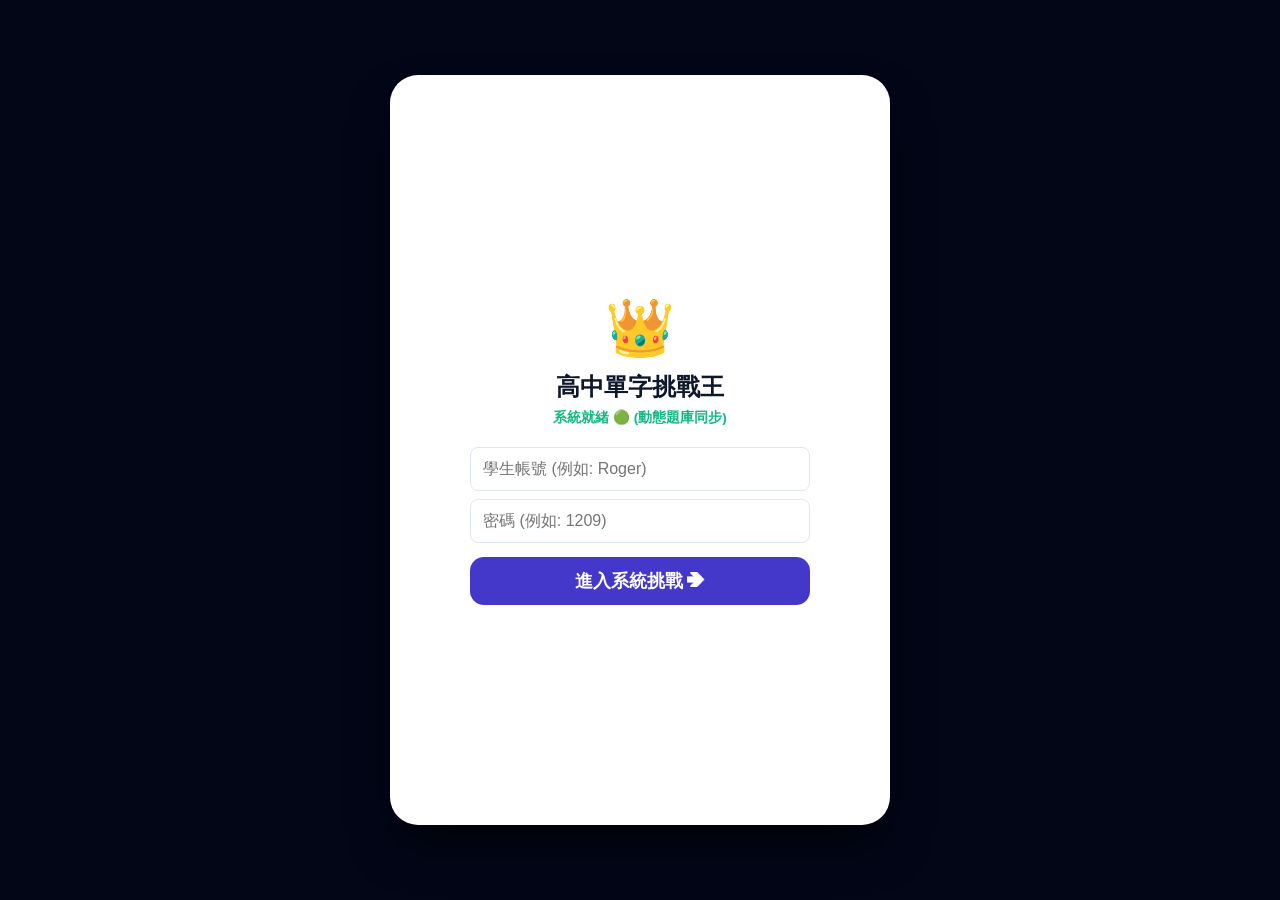
==== index.html @ c58d2b4f "style: adjust speech rate to 0.6 and increase pause between repetitions" ====
<!DOCTYPE html>
<html lang="zh-TW">
<head>
  <meta charset="UTF-8" />
  <meta name="viewport" content="width=device-width, initial-scale=1.0" />
  <title>高中單字挑戰王 - 學生端</title>
  <style>
    /* 原有 CSS 完全鎖死不動 */
    :root {
      --primary: #4338ca;
      --primary-light: #6366f1;
      --success: #10b981;
      --danger: #ef4444;
      --dark: #0f172a;
      --border: #e2e8f0;
      --bg: #020617;
    }
    * { box-sizing: border-box; margin: 0; padding: 0; font-family: -apple-system, BlinkMacSystemFont, "Segoe UI", Roboto, sans-serif; }
    body { background: var(--bg); min-height: 100vh; display: flex; justify-content: center; align-items: center; padding: 12px; }
    .app-shell { width: 100%; max-width: 500px; background: #ffffff; border-radius: 28px; overflow: hidden; box-shadow: 0 25px 50px -12px rgba(0,0,0,0.8); display: flex; flex-direction: column; min-height: 750px; }
    .student-login-view { display: flex; flex-direction: column; align-items: center; justify-content: center; padding: 30px 24px; text-align: center; flex: 1; }
    .app-nav { display: flex; background: #1e293b; padding: 8px 10px; gap: 6px; align-items: center; }
    .nav-tabs-group { display: flex; flex: 1; gap: 4px; overflow-x: auto; }
    .nav-btn { flex: 1; min-width: 75px; border: none; background: transparent; padding: 9px 4px; border-radius: 12px; font-weight: 700; font-size: 0.8rem; color: #94a3b8; cursor: pointer; display: flex; align-items: center; justify-content: center; gap: 4px; white-space: nowrap; }
    .nav-btn.active { background: #334155; color: #f8fafc; }
    .badge { background: var(--danger); color: white; font-size: 0.7rem; padding: 2px 6px; border-radius: 10px; }
    .view-panel { display: none; flex-direction: column; padding: 18px; flex: 1; }
    .view-panel.active { display: flex; }
    .chapter-selector-bar { display: flex; align-items: center; gap: 8px; background: #f8fafc; padding: 8px 12px; border-radius: 12px; border: 1px solid var(--border); margin-bottom: 12px; font-size: 0.88rem; font-weight: 700; color: #334155; }
    .chapter-dropdown { flex: 1; padding: 6px 10px; border-radius: 8px; border: 1px solid var(--border); background: white; font-weight: 600; outline: none; }
    .game-status-bar { display: flex; justify-content: space-between; align-items: center; margin-bottom: 8px; }
    .pill { padding: 6px 12px; border-radius: 20px; font-size: 0.85rem; font-weight: 700; }
    .pill-level { background: #e0e7ff; color: var(--primary); }
    .pill-score { background: #fef3c7; color: #b45309; }
    .timer-wrapper { display: flex; align-items: center; font-weight: 800; font-size: 1.1rem; color: var(--danger); }
    .timer-progress-bar { width: 100%; height: 6px; background: #e2e8f0; border-radius: 3px; margin-bottom: 16px; overflow: hidden; }
    .timer-fill { height: 100%; background: var(--danger); width: 100%; transition: width 1s linear; }
    .card { background: white; border: 2px solid var(--border); border-radius: 18px; padding: 20px; text-align: center; margin-bottom: 16px; }
    .chapter-tag { background: #fef3c7; color: #b45309; font-size: 0.8rem; font-weight: 700; padding: 3px 8px; border-radius: 6px; }
    .pos-tag { background: #e0e7ff; color: var(--primary); font-size: 0.8rem; font-weight: 700; padding: 3px 8px; border-radius: 6px; }
    .chinese-prompt { font-size: 1.75rem; color: var(--dark); margin: 10px 0; font-weight: 800; }
    .hint-audio-bar { display: flex; align-items: center; justify-content: center; gap: 12px; margin-top: 10px; }
    .hint-text { font-size: 1.15rem; font-weight: 800; color: #334155; }
    .btn-sound-hint { display: inline-flex; align-items: center; gap: 4px; background: #eef2ff; color: var(--primary); border: 1.5px solid #c7d2fe; padding: 6px 12px; border-radius: 10px; font-size: 0.95rem; font-weight: 700; cursor: pointer; }
    .pure-dashed-zone { position: relative; width: 100%; min-height: 120px; display: flex; justify-content: center; align-items: center; background: transparent !important; border: none !important; cursor: text; padding: 10px 4px; }
    .slots-flex-row { display: flex; flex-wrap: wrap; justify-content: center; align-items: flex-end; gap: 8px; row-gap: 18px; pointer-events: none; }
    .slot-cell-unit { display: flex; flex-direction: column; align-items: center; justify-content: flex-end; width: 34px; }
    .correction-slot-top { height: 26px; display: flex; align-items: center; justify-content: center; margin-bottom: 4px; width: 100%; }
    .correct-letter-badge { background: #10b981; color: #ffffff; font-size: 1.05rem; font-weight: 900; width: 26px; height: 24px; border-radius: 6px; display: flex; align-items: center; justify-content: center; box-shadow: 0 2px 4px rgba(16, 185, 129, 0.4); text-transform: lowercase; }
    .dash-underline { width: 100%; height: 48px; border-bottom: 4px solid #94a3b8 !important; display: flex; align-items: center; justify-content: center; font-size: 1.95rem; font-weight: 900; color: #0f172a; text-transform: lowercase; transition: all 0.15s ease; }
    .dash-underline.focusing { border-bottom: 4px solid #4f46e5 !important; background: rgba(79, 70, 229, 0.05); border-radius: 6px 6px 0 0; }
    .dash-underline.char-wrong { color: #ef4444 !important; border-bottom: 4px solid #ef4444 !important; background: rgba(239, 68, 68, 0.08); border-radius: 6px 6px 0 0; }
    .dash-underline.char-right { color: #10b981 !important; border-bottom: 4px solid #10b981 !important; background: rgba(16, 185, 129, 0.08); border-radius: 6px 6px 0 0; }
    .ghost-input { position: absolute; top: 0; left: 0; width: 100%; height: 100%; opacity: 0 !important; cursor: text; }
    .btn-primary { width: 100%; padding: 13px; background: var(--primary); color: white; border: none; border-radius: 14px; font-size: 1rem; font-weight: 800; cursor: pointer; }
    .btn-next-action { flex: 1; padding: 14px; background: linear-gradient(135deg, #10b981, #059669); color: white; border: none; border-radius: 14px; font-size: 1.05rem; font-weight: 800; cursor: pointer; }
    .feedback-box { margin-top: 14px; padding: 12px 16px; border-radius: 12px; font-weight: 700; display: none; justify-content: space-between; align-items: center; text-align:center; }
    .feedback-box.success { background: #ecfdf5; color: #065f46; display: flex; }
    .feedback-box.error { background: #fef2f2; color: #991b1b; display: flex; }
    .admin-input-full { width: 100%; padding: 10px; border: 1.5px solid var(--border); border-radius: 8px; margin-bottom: 8px; outline: none; }
    
    .arena-bg { background: radial-gradient(circle at top, #1e293b 0%, #090d16 100%) !important; color: #ffffff; justify-content: flex-start; }
    .cloze-top-control { display: flex; justify-content: space-between; align-items: center; margin-bottom: 12px; }
    .chapter-select-dark { background: #1e293b; color: #f8fafc; border: 1px solid #475569; padding: 8px 10px; border-radius: 8px; font-weight: 600; outline: none; flex:1; margin-left:8px; }
    .answers-stack { display: flex; flex-direction: column; gap: 10px; margin-bottom: 16px; }
    .choice-btn { width: 100%; padding: 15px 16px; background: linear-gradient(180deg, #ffffff 0%, #e2e8f0 100%); border: none; border-radius: 14px; font-size: 1.15rem; font-weight: 800; color: #1e293b; cursor: pointer; text-align:left; transition: all 0.2s; }
    .choice-btn:hover { background: #e0e7ff; }
    .choice-btn.correct { background: linear-gradient(180deg, #34d399 0%, #059669 100%) !important; color: #fff !important; }
    .choice-btn.wrong { background: linear-gradient(180deg, #f87171 0%, #dc2626 100%) !important; color: #fff !important; }
  </style>
</head>
<body>
  <div class="app-shell">
    <!-- ================= 學生登入介面 ================= -->
    <div id="view-student-login" class="student-login-view">
      <div style="font-size:3.5rem; margin-bottom:10px;">👑</div>
      <h2 style="color:#0f172a; margin-bottom:6px;">高中單字挑戰王</h2>
      <p style="color:#10b981; font-size:0.85rem; margin-bottom:20px; font-weight:700;">系統就緒 🟢 (動態題庫同步)</p>
      <div style="width:100%; max-width:340px;">
        <input type="text" id="student-acc-input" placeholder="學生帳號 (例如: Roger)" class="admin-input-full" style="padding:12px; font-size:1rem;" />
        <input type="password" id="student-pwd-input" placeholder="密碼 (例如: 1209)" class="admin-input-full" style="padding:12px; font-size:1rem;" />
        <button id="student-login-btn" class="btn-primary" style="margin-top:6px; padding:12px; font-size:1.1rem;">進入系統挑戰 ➔</button>
        <p id="student-login-err" style="color:var(--danger); font-size:0.85rem; margin-top:10px; display:none;">帳號或密碼錯誤！</p>
      </div>
    </div>

    <!-- ================= 學生大廳 ================= -->
    <div id="view-student-lobby" style="display:none; flex-direction:column; padding: 30px 24px; flex:1; align-items:center; justify-content:center;">
      <h2 style="color:#0f172a; margin-bottom:8px; font-size:1.8rem;">👋 歡迎，<span id="lobby-student-name" style="color:var(--primary);"></span></h2>
      <p id="lobby-perm-tag" style="color:#10b981; font-weight:700; font-size:0.95rem; margin-bottom: 24px;"></p>
      
      <div class="card" style="width:100%; text-align:left; padding: 24px;">
        <h3 style="color:#1e293b; margin-bottom:16px; font-size:1.1rem; text-align:center;">🎯 請選擇題庫範圍</h3>
        <label style="font-weight:800; font-size:0.95rem; color:#334155; margin-bottom:6px; display:block;">1. 單字庫大分類：</label>
        <select id="lobby-category-select" class="admin-input-full" style="font-size:1rem; padding:12px;"></select>
        <label style="font-weight:800; font-size:0.95rem; color:#334155; margin-bottom:6px; display:block; margin-top:16px;">2. 章節 / 資料夾：</label>
        <select id="lobby-folder-select" class="admin-input-full" style="font-size:1rem; padding:12px;"></select>
        <label style="font-weight:800; font-size:0.95rem; color:#334155; margin-bottom:6px; display:block; margin-top:16px;">3. 選擇訓練模式：</label>
        <select id="lobby-mode-select" class="admin-input-full" style="font-size:1rem; padding:12px;">
          <option value="view-game">👑 單字挑戰 (拼寫作答)</option>
          <option value="view-phrase">🧩 片語特訓</option>
          <option value="view-cloze">⚔️ 克漏字對戰 (依據 AI 例句)</option>
          <option value="view-mistakes">📖 不熟區</option>
        </select>
        <button id="lobby-start-btn" class="btn-primary" style="margin-top: 24px; font-size:1.1rem; padding:14px; background:#10b981;">🚀 進入訓練區</button>
      </div>
      <button id="lobby-logout-btn" class="btn-secondary" style="margin-top: 20px; width:100%; padding:12px;">登出換人</button>
    </div>

    <!-- ================= 學生主操作畫面 ================= -->
    <div id="view-student-main" style="display:none; flex-direction:column; flex:1;">
      <header class="app-nav">
        <div class="nav-tabs-group">
          <button class="nav-btn active" data-target="view-game" id="tab-game-btn">👑 單字挑戰</button>
          <button class="nav-btn" data-target="view-phrase" id="tab-phrase-btn">🧩 片語特訓</button>
          <button class="nav-btn" data-target="view-cloze" id="tab-cloze-btn">⚔️ 克漏字對戰</button>
          <button class="nav-btn" data-target="view-mistakes" id="tab-mistakes-btn">📖 不熟區 <span id="mistake-badge" class="badge">0</span></button>
        </div>
      </header>

      <div style="background:#f1f5f9; padding:6px 14px; font-size:0.8rem; font-weight:700; color:#475569; display:flex; justify-content:space-between; align-items:center;">
        <span>👤 學生：<b id="cur-student-name" style="color:#4338ca;">學生</b></span>
        <span id="cur-category-tag" style="color:#10b981; font-weight:800;">高中學測</span>
      </div>

      <!-- ================= 頁籤 1：單字挑戰王 ================= -->
      <main id="view-game" class="view-panel active">
        <div class="chapter-selector-bar">
          <button class="btn-back-lobby btn-secondary" style="padding:6px 10px; font-size:0.75rem; background:#cbd5e1; color:#334155; margin-right:8px; border-radius:8px;">🏠 回大廳</button>
          <label for="game-chapter-filter" style="margin-left:auto;">🎯 單元：</label>
          <select id="game-chapter-filter" class="chapter-dropdown"></select>
        </div>
        <div class="game-status-bar">
          <span id="game-progress-tag" class="pill pill-level">進度：0 / 0</span>
          <span id="score-display" class="pill pill-score">積分：0</span>
          <div class="timer-wrapper">
            <span>⏱️</span><span id="game-timer-count">15</span>s
          </div>
        </div>
        <div class="timer-progress-bar"><div id="game-timer-fill" class="timer-fill"></div></div>
        <div class="card quiz-card">
          <div style="display:flex; justify-content:center; gap:6px;">
            <span id="quiz-chapter" class="chapter-tag">Unit 1</span>
            <span id="quiz-pos" class="pos-tag">詞性</span>
          </div>
          <h2 id="quiz-chinese" class="chinese-prompt">題目載入中...</h2>
          <div class="hint-audio-bar">
            <span id="quiz-hint" class="hint-text">提示資訊</span>
            <button type="button" id="game-sound-btn" class="btn-sound-hint">🔊 聽發音</button>
          </div>
        </div>
        <div class="pure-dashed-zone" onclick="focusHiddenInput()">
          <div id="letter-slots-container" class="slots-flex-row"></div>
          <input type="text" id="answer-input" class="ghost-input" autocomplete="off" autocorrect="off" autocapitalize="off" spellcheck="false" />
        </div>
        <div style="margin-top:14px; display:flex; gap:10px;">
          <button id="submit-btn" class="btn-primary" style="flex:1;">確認送出 (Enter)</button>
          <button id="next-question-btn" class="btn-next-action" style="display:none;">NEXT 下一題 ➔</button>
        </div>
        <div id="game-feedback" class="feedback-box"></div>
      </main>

      <!-- ================= 頁籤 2：🧩 片語特訓 ================= -->
      <main id="view-phrase" class="view-panel">
        <div class="chapter-selector-bar">
          <button class="btn-back-lobby btn-secondary" style="padding:6px 10px; font-size:0.75rem; background:#cbd5e1; color:#334155; margin-right:8px; border-radius:8px;">🏠 回大廳</button>
          <label for="phrase-chapter-filter" style="margin-left:auto;">🎯 單元：</label>
          <select id="phrase-chapter-filter" class="chapter-dropdown"></select>
        </div>
        <div class="game-status-bar">
          <span id="phrase-progress-tag" class="pill pill-level">進度：0 / 0</span>
          <span id="phrase-score-display" class="pill pill-score">積分：0</span>
          <div class="timer-wrapper">
            <span>⏱️</span><span id="phrase-timer-count">15</span>s
          </div>
        </div>
        <div class="timer-progress-bar"><div id="phrase-timer-fill" class="timer-fill"></div></div>
        
        <div class="card quiz-card">
          <div style="display:flex; justify-content:center; gap:6px;">
            <span id="phrase-chapter" class="chapter-tag">Unit 1</span>
            <span class="pos-tag" style="background:#fce7f3; color:#db2777;">phr.</span>
          </div>
          <h2 id="phrase-chinese" class="chinese-prompt">題目載入中...</h2>
        </div>
        
        <div id="phrase-options-container" class="answers-stack"></div>
        <button id="next-phrase-btn" class="btn-next-action" style="display:none; margin-top:10px; width:100%;">NEXT 下一題 ➔</button>
      </main>

      <!-- ================= 頁籤 3：克漏字對戰 ================= -->
      <main id="view-cloze" class="view-panel arena-bg">
        <div class="cloze-top-control">
          <button class="btn-back-lobby btn-secondary" style="padding:6px 10px; font-size:0.75rem; background:#cbd5e1; color:#334155; border-radius:8px;">🏠 回大廳</button>
          <select id="cloze-chapter-filter" class="chapter-select-dark"></select>
        </div>
        <div class="game-status-bar" style="color:white; margin-top:4px;">
          <span id="cloze-progress-tag" class="pill" style="background:rgba(255,255,255,0.2); color:white;">進度：0 / 0</span>
          <span id="cloze-score-display" class="pill" style="background:var(--danger); color:white;">積分：0</span>
          <div class="timer-wrapper" style="color:white;">
            <span>⏱️</span><span id="cloze-timer-count">15</span>s
          </div>
        </div>
        <div class="timer-progress-bar" style="background:rgba(255,255,255,0.2);">
          <div id="cloze-timer-fill" class="timer-fill" style="background:var(--success);"></div>
        </div>
        <div class="card" style="background:#1e293b; border-color:#334155; margin-bottom:20px; text-align:left;">
          <div style="margin-bottom:12px; display:flex; justify-content:space-between;">
             <span id="cloze-chapter-tag" class="chapter-tag" style="background:#334155; color:#cbd5e1;">Unit 1</span>
             <span id="cloze-pos-tag" class="pos-tag" style="background:#312e81; color:#a5b4fc;">n.</span>
          </div>
          <h2 id="cloze-sentence" style="font-size:1.35rem; line-height:1.6; color:#f8fafc; font-weight:800;">題目載入中...</h2>
          <!-- 這裡專門用來顯示整句中文翻譯 -->
          <p id="cloze-zh" style="display:none; color:#38bdf8; font-weight:700; margin-top:14px; font-size:1.05rem; line-height:1.5;"></p>
        </div>
        <div id="cloze-options-container" class="answers-stack"></div>
        <button id="next-cloze-btn" class="btn-next-action" style="display:none; margin-top:10px; width:100%;">NEXT 下一題 ➔</button>
      </main>

      <!-- ================= 頁籤 4：📖 不熟區 ================= -->
      <main id="view-mistakes" class="view-panel">
        <div class="chapter-selector-bar">
          <button class="btn-back-lobby btn-secondary" style="padding:6px 10px; font-size:0.75rem; background:#cbd5e1; color:#334155; margin-right:8px; border-radius:8px;">🏠 回大廳</button>
          <span style="font-weight:800; color:#334155; margin-left:auto;">我的錯題本</span>
          <button id="clear-mistakes-btn" class="btn-secondary" style="margin-left:auto; background:#fee2e2; color:#ef4444; font-size:0.75rem;">🗑️ 全部清空</button>
        </div>
        <div id="mistakes-list-container" style="display:flex; flex-direction:column; gap:10px; overflow-y:auto; flex:1; padding-bottom:20px;"></div>
      </main>
    </div>
  </div>

  <script>
    const DEFAULT_BASE_QUESTIONS = [
      {"id": 1, "category": "高中學測", "folder": "Unit 1", "word": "cue", "pos": "n.", "zh": "提示；線索", "sentence": "My teacher nodded at me, and that was my ___ to start speaking.", "options": ["cue", "finance", "prime", "rebel"]},
      {"id": 2, "category": "高中學測", "folder": "Unit 1", "word": "declare", "pos": "v.", "zh": "宣布；宣稱", "sentence": "The government decided to ___ the day a public holiday.", "options": ["declare", "divorce", "disappoint", "finance"]},
      {"id": 3, "category": "高中學測", "folder": "Unit 1", "word": "take off", "pos": "phr.", "zh": "起飛；脫下", "sentence": "The plane will ___ in ten minutes.", "options": ["take off", "give up", "look forward to", "turn out"]}
    ];

    let loggedInStudent = null;
    let currentLobbyCategory = "高中學測";
    
    let activeWordList = [];
    let currentWordIndex = 0;
    let wordScore = 0;

    let activePhraseList = [];
    let currentPhraseIndex = 0;
    let phraseScore = 0;

    let mistakesArray = JSON.parse(localStorage.getItem('student_mistakes') || '[]');

    let timerInterval;
    let timeLeft = 15;
    let isTimeUp = false;

    let pronunciationTimeout = null;

    window.addEventListener('DOMContentLoaded', () => {
      
      updateMistakeBadge();

      function playWordAudio(word, playCount = 1) {
        if (!window.speechSynthesis) return;
        window.speechSynthesis.cancel(); 
        let count = 0;
        function speak() {
          if (count >= playCount) return;
          const utterance = new SpeechSynthesisUtterance(word);
          utterance.lang = 'en-US';
          utterance.rate = 0.4; 
          utterance.onend = () => {
            count++;
            if (count < playCount) {
              setTimeout(speak, 600); 
            }
          };
          window.speechSynthesis.speak(utterance);
        }
        speak();
      }

      document.getElementById('game-sound-btn').addEventListener('click', () => {
        if (activeWordList.length > 0) {
          playWordAudio(activeWordList[currentWordIndex].word, 1);
        }
      });

      function attemptLogin() {
        const errEl = document.getElementById('student-login-err');
        errEl.style.display = 'none';

        const acc = document.getElementById('student-acc-input').value.trim().toLowerCase();
        const pwd = document.getElementById('student-pwd-input').value.trim();
        
        let studentAccounts = [];
        try {
          studentAccounts = JSON.parse(localStorage.getItem('student_accounts'));
          if (!Array.isArray(studentAccounts)) studentAccounts = null;
        } catch(e) {}
        
        if (!studentAccounts || studentAccounts.length === 0) {
          studentAccounts = [
            { acc: "roger", pwd: "1209", name: "羅傑", perm: "高中" },
            { acc: "student", pwd: "1234", name: "測試生", perm: "國中" }
          ];
        }

        const found = studentAccounts.find(s => String(s.acc || '').trim().toLowerCase() === acc && String(s.pwd || '').trim() === pwd);
        
        if (found) {
          loggedInStudent = found;
          loggedInStudent.perm = loggedInStudent.perm || "高中"; 
          
          document.getElementById('view-student-login').style.display = 'none';
          document.getElementById('view-student-lobby').style.display = 'flex';
          document.getElementById('lobby-student-name').innerText = found.name;
          document.getElementById('lobby-perm-tag').innerText = `權限範圍：${loggedInStudent.perm === '國中' ? '📚 國中專用' : '📖 高中與進階題庫'}`;

          initLobbyCategories();
        } else {
          errEl.style.display = 'block';
          errEl.innerText = "帳號或密碼錯誤！";
        }
      }

      document.getElementById('student-login-btn').addEventListener('click', attemptLogin);
      document.getElementById('student-pwd-input').addEventListener('keypress', (e) => { if(e.key === 'Enter') attemptLogin(); });
      document.getElementById('student-acc-input').addEventListener('keypress', (e) => { if(e.key === 'Enter') attemptLogin(); });

      document.getElementById('lobby-logout-btn').addEventListener('click', () => {
        loggedInStudent = null;
        document.getElementById('view-student-lobby').style.display = 'none';
        document.getElementById('view-student-login').style.display = 'flex';
        document.getElementById('student-acc-input').value = '';
        document.getElementById('student-pwd-input').value = '';

        clearTimeout(pronunciationTimeout);
        if(window.speechSynthesis) window.speechSynthesis.cancel();
      });

      function initLobbyCategories() {
        let allQuestions = [];
        try { allQuestions = JSON.parse(localStorage.getItem('app_all_questions')) || DEFAULT_BASE_QUESTIONS; } 
        catch(e) { allQuestions = DEFAULT_BASE_QUESTIONS; }

        const allCats = [...new Set(allQuestions.map(q => q.category || "高中學測"))];
        let allowedCats = loggedInStudent.perm === '國中' ? allCats.filter(c => c === '國中') : allCats.filter(c => c !== '國中');
        if (allowedCats.length === 0) allowedCats = loggedInStudent.perm === '國中' ? ['國中'] : ['高中學測'];

        const catSelect = document.getElementById('lobby-category-select');
        catSelect.innerHTML = allowedCats.map(c => `<option value="${c}">${c}</option>`).join('');
        updateLobbyFolders();
      }

      function updateLobbyFolders() {
        let allQuestions = [];
        try { allQuestions = JSON.parse(localStorage.getItem('app_all_questions')) || DEFAULT_BASE_QUESTIONS; } 
        catch(e) { allQuestions = DEFAULT_BASE_QUESTIONS; }

        const cat = document.getElementById('lobby-category-select').value;
        const filtered = allQuestions.filter(q => (q.category || "高中學測") === cat);
        const folders = ["全部章節", ...new Set(filtered.map(q => q.folder || q.chapter || "Unit 1"))];
        document.getElementById('lobby-folder-select').innerHTML = folders.map(f => `<option value="${f}">${f}</option>`).join('');
      }
      document.getElementById('lobby-category-select').addEventListener('change', updateLobbyFolders);

      document.getElementById('lobby-start-btn').addEventListener('click', () => {
        currentLobbyCategory = document.getElementById('lobby-category-select').value;
        const selectedFolder = document.getElementById('lobby-folder-select').value;
        const selectedModeId = document.getElementById('lobby-mode-select').value;
        
        document.getElementById('view-student-lobby').style.display = 'none';
        document.getElementById('view-student-main').style.display = 'flex';
        document.getElementById('cur-student-name').innerText = loggedInStudent.name;
        document.getElementById('cur-category-tag').innerText = currentLobbyCategory;

        updateChapterDropdowns();
        ['game-chapter-filter', 'cloze-chapter-filter', 'phrase-chapter-filter'].forEach(id => {
          const dd = document.getElementById(id);
          if (dd && [...dd.options].some(o => o.value === selectedFolder)) dd.value = selectedFolder;
        });

        const targetTabBtn = document.querySelector(`.nav-btn[data-target="${selectedModeId}"]`);
        if (targetTabBtn) targetTabBtn.click();
      });

      document.querySelectorAll('.btn-back-lobby').forEach(btn => {
        btn.addEventListener('click', () => {
          clearInterval(timerInterval);
          clearTimeout(pronunciationTimeout);
          if(window.speechSynthesis) window.speechSynthesis.cancel();

          document.getElementById('view-student-main').style.display = 'none';
          document.getElementById('view-student-lobby').style.display = 'flex';
          initLobbyCategories();
        });
      });

      document.querySelectorAll('.nav-btn').forEach(btn => {
        btn.addEventListener('click', (e) => {
          document.querySelectorAll('.nav-btn').forEach(b => b.classList.remove('active'));
          document.querySelectorAll('.view-panel').forEach(p => p.classList.remove('active'));
          
          btn.classList.add('active');
          const targetId = btn.getAttribute('data-target');
          document.getElementById(targetId).classList.add('active');

          clearInterval(timerInterval); 
          clearTimeout(pronunciationTimeout);
          if(window.speechSynthesis) window.speechSynthesis.cancel();

          filterWordList();

          if (targetId === 'view-game') startNewWordSession();
          if (targetId === 'view-cloze') startNewClozeSession();
          if (targetId === 'view-phrase') startNewPhraseSession(); 
          if (targetId === 'view-mistakes') renderMistakes();      
        });
      });

      document.getElementById('game-chapter-filter').addEventListener('change', () => { filterWordList(); startNewWordSession(); });
      document.getElementById('cloze-chapter-filter').addEventListener('change', () => { filterWordList(); startNewClozeSession(); });
      document.getElementById('phrase-chapter-filter').addEventListener('change', () => { filterWordList(); startNewPhraseSession(); }); 

      function startTimer(mode) {
        clearInterval(timerInterval);
        timeLeft = 15;
        isTimeUp = false;
        updateTimerDisplay(mode);
        
        timerInterval = setInterval(() => {
          timeLeft--;
          updateTimerDisplay(mode);
          if (timeLeft <= 0) {
            clearInterval(timerInterval);
            isTimeUp = true;
            if (mode === 'game') submitWordAnswer();
            if (mode === 'cloze') handleClozeTimeout();
            if (mode === 'phrase') handlePhraseTimeout(); 
          }
        }, 1000);
      }

      function updateTimerDisplay(mode) {
        let countEl, fillEl;
        if (mode === 'game') {
          countEl = document.getElementById('game-timer-count');
          fillEl = document.getElementById('game-timer-fill');
        } else if (mode === 'cloze') {
          countEl = document.getElementById('cloze-timer-count');
          fillEl = document.getElementById('cloze-timer-fill');
        } else if (mode === 'phrase') {
          countEl = document.getElementById('phrase-timer-count');
          fillEl = document.getElementById('phrase-timer-fill');
        }
        if (countEl) countEl.innerText = timeLeft;
        if (fillEl) fillEl.style.width = (timeLeft / 15 * 100) + '%';
      }

      function updateMistakeBadge() {
        const badge = document.getElementById('mistake-badge');
        if (badge) badge.innerText = mistakesArray.length;
      }

      function addMistake(q) {
        if (!q) return;
        if (!mistakesArray.some(m => m.word === q.word)) {
          mistakesArray.push(q);
          localStorage.setItem('student_mistakes', JSON.stringify(mistakesArray));
          updateMistakeBadge();
        }
      }

      document.getElementById('next-question-btn').addEventListener('click', () => { currentWordIndex++; loadWordQuestion(); });
      document.getElementById('submit-btn').addEventListener('click', submitWordAnswer);
      document.getElementById('answer-input').addEventListener('input', updateSlotsDisplay);
      document.getElementById('answer-input').addEventListener('keypress', (e) => {
        if (e.key === 'Enter') {
          if (document.getElementById('submit-btn').style.display !== 'none') submitWordAnswer();
          else document.getElementById('next-question-btn').click();
        }
      });

      function startNewWordSession() {
        currentWordIndex = 0; wordScore = 0;
        document.getElementById('score-display').innerText = `積分：0`;
        loadWordQuestion();
      }

      function loadWordQuestion() {
        if (!activeWordList.length) {
          document.getElementById('quiz-chinese').innerText = "此單元無單字";
          document.getElementById('letter-slots-container').innerHTML = '';
          clearInterval(timerInterval);
          return;
        }
        if (currentWordIndex >= activeWordList.length) currentWordIndex = 0;

        const q = activeWordList[currentWordIndex];
        document.getElementById('game-progress-tag').innerText = `進度：${currentWordIndex + 1} / ${activeWordList.length}`;
        document.getElementById('quiz-chapter').innerText = q.folder || q.chapter || "Unit 1";
        document.getElementById('quiz-pos').innerText = q.pos;
        document.getElementById('quiz-chinese').innerText = q.zh;
        document.getElementById('quiz-hint').innerText = `長度：${q.word.length} 字母・首字 [ ${q.word[0]} ]`;

        const input = document.getElementById('answer-input');
        input.value = '';
        input.disabled = false;
        input.maxLength = q.word.length;
        input.focus();

        updateSlotsDisplay();
        document.getElementById('game-feedback').style.display = 'none';
        document.getElementById('submit-btn').style.display = 'block';
        document.getElementById('next-question-btn').style.display = 'none';

        startTimer('game');

        clearTimeout(pronunciationTimeout);
        if(window.speechSynthesis) window.speechSynthesis.cancel();
        pronunciationTimeout = setTimeout(() => {
          const currentView = document.querySelector('.view-panel.active');
          if (currentView && currentView.id === 'view-game' && !document.getElementById('answer-input').disabled) {
            playWordAudio(q.word, 2);
          }
        }, 2000);
      }

      function updateSlotsDisplay() {
        const input = document.getElementById('answer-input');
        if (!input) return;
        const val = input.value;
        const q = activeWordList[currentWordIndex];
        if (!q || !q.word) return;

        const targetWord = q.word;
        const container = document.getElementById('letter-slots-container');
        container.innerHTML = '';

        for (let i = 0; i < targetWord.length; i++) {
          const unit = document.createElement('div'); unit.className = 'slot-cell-unit';
          const top = document.createElement('div'); top.className = 'correction-slot-top';
          const dash = document.createElement('div'); dash.className = 'dash-underline';

          if (i < val.length) dash.innerText = val[i];
          if (i === val.length && !input.disabled) dash.classList.add('focusing');

          if (input.disabled) {
            if (val[i] && val[i].toLowerCase() === targetWord[i].toLowerCase()) {
              dash.classList.add('char-right');
            } else {
              dash.classList.add('char-wrong');
              top.innerHTML = `<div class="correct-letter-badge">${targetWord[i]}</div>`;
            }
          }
          unit.appendChild(top); unit.appendChild(dash); container.appendChild(unit);
        }
      }

      function submitWordAnswer() {
        if (!activeWordList.length) return;
        clearInterval(timerInterval); 
        
        clearTimeout(pronunciationTimeout);
        if(window.speechSynthesis) window.speechSynthesis.cancel();

        const input = document.getElementById('answer-input');
        const userAns = input.value.trim().toLowerCase();
        const target = activeWordList[currentWordIndex].word.trim().toLowerCase();
        const fb = document.getElementById('game-feedback');
        const q = activeWordList[currentWordIndex]; 

        input.disabled = true;

        if (userAns === target && !isTimeUp) {
          wordScore += 100;
          document.getElementById('score-display').innerText = `積分：${wordScore}`;
          fb.className = 'feedback-box success';
          fb.innerHTML = `🎉 完全正確！`;
        } else {
          fb.className = 'feedback-box error';
          fb.innerHTML = isTimeUp ? `⏰ 時間到！正解：${target}` : `❌ 錯誤！正解：${target}`;
          addMistake(q); 
        }

        updateSlotsDisplay();
        document.getElementById('submit-btn').style.display = 'none';
        document.getElementById('next-question-btn').style.display = 'block';
      }

      window.focusHiddenInput = function() {
        const inp = document.getElementById('answer-input');
        if (inp && !inp.disabled) { inp.focus(); updateSlotsDisplay(); }
      };

      document.getElementById('next-phrase-btn').addEventListener('click', () => { currentPhraseIndex++; loadPhraseQuestion(); });

      function startNewPhraseSession() {
        currentPhraseIndex = 0; phraseScore = 0;
        document.getElementById('phrase-score-display').innerText = `積分：0`;
        loadPhraseQuestion();
      }

      function loadPhraseQuestion() {
        if (!activePhraseList.length) {
          document.getElementById('phrase-chinese').innerText = "此單元無片語題目";
          document.getElementById('phrase-options-container').innerHTML = '';
          clearInterval(timerInterval);
          return;
        }
        if (currentPhraseIndex >= activePhraseList.length) currentPhraseIndex = 0;

        const q = activePhraseList[currentPhraseIndex];
        document.getElementById('phrase-progress-tag').innerText = `進度：${currentPhraseIndex + 1} / ${activePhraseList.length}`;
        document.getElementById('phrase-chapter').innerText = q.folder || q.chapter || "Unit 1";
        document.getElementById('phrase-chinese').innerText = q.zh;

        const box = document.getElementById('phrase-options-container');
        box.innerHTML = '';
        
        let opts = q.options && q.options.length >= 4 ? [...q.options] : [q.word, "take off", "look forward to", "give up"];
        if (!opts.includes(q.word)) opts[0] = q.word; 
        opts = opts.sort(() => 0.5 - Math.random()); 

        opts.forEach(opt => {
          const btn = document.createElement('button');
          btn.className = 'choice-btn';
          btn.innerText = opt;
          btn.onclick = () => handlePhraseClick(opt, q.word, btn, box, q);
          box.appendChild(btn);
        });

        document.getElementById('next-phrase-btn').style.display = 'none';
        startTimer('phrase');
      }

      function handlePhraseClick(selected, correctWord, clickedBtn, box, q) {
        clearInterval(timerInterval);
        const allBtns = box.querySelectorAll('button');
        allBtns.forEach(b => b.disabled = true);

        if (selected === correctWord) {
          clickedBtn.classList.add('correct');
          phraseScore += 100;
          document.getElementById('phrase-score-display').innerText = `積分：${phraseScore}`;
        } else {
          clickedBtn.classList.add('wrong');
          allBtns.forEach(b => { if (b.innerText === correctWord) b.classList.add('correct'); });
          addMistake(q); 
        }
        document.getElementById('next-phrase-btn').style.display = 'block';
      }

      function handlePhraseTimeout() {
        const box = document.getElementById('phrase-options-container');
        const allBtns = box.querySelectorAll('button');
        allBtns.forEach(b => b.disabled = true);
        const q = activePhraseList[currentPhraseIndex];
        
        allBtns.forEach(b => { if (b.innerText === q.word) b.classList.add('correct'); });
        addMistake(q); 
        document.getElementById('next-phrase-btn').style.display = 'block';
      }

      // ==========================================
      // 【頁籤 3】克漏字對戰 (答題後將整句例句翻譯成中文)
      // ==========================================
      document.getElementById('next-cloze-btn').addEventListener('click', () => { currentWordIndex++; loadClozeQuestion(); });

      function startNewClozeSession() {
        currentWordIndex = 0; wordScore = 0;
        document.getElementById('cloze-score-display').innerText = `積分：0`;
        loadClozeQuestion();
      }

      function loadClozeQuestion() {
        if (!activeWordList.length) {
          document.getElementById('cloze-sentence').innerText = "此單元無克漏字題目";
          document.getElementById('cloze-zh').innerText = "";
          document.getElementById('cloze-zh').style.display = "none";
          document.getElementById('cloze-options-container').innerHTML = '';
          clearInterval(timerInterval);
          return;
        }
        if (currentWordIndex >= activeWordList.length) currentWordIndex = 0;

        const q = activeWordList[currentWordIndex];
        document.getElementById('cloze-progress-tag').innerText = `進度：${currentWordIndex + 1} / ${activeWordList.length}`;
        document.getElementById('cloze-chapter-tag').innerText = q.folder || q.chapter || "Unit 1";
        document.getElementById('cloze-pos-tag').innerText = q.pos;

        let sentenceText = q.sentence || `The meaning of this word is ___ .`;
        document.getElementById('cloze-sentence').innerHTML = sentenceText.replace('___', '<span style="color:var(--danger);">___</span>');
        
        document.getElementById('cloze-zh').innerHTML = ""; 
        document.getElementById('cloze-zh').style.display = "none";

        const box = document.getElementById('cloze-options-container');
        box.innerHTML = '';
        let opts = q.options && q.options.length >= 4 ? [...q.options] : [q.word, "option A", "option B", "option C"];
        if (!opts.includes(q.word)) opts[0] = q.word; 
        opts = opts.sort(() => 0.5 - Math.random()); 

        opts.forEach(opt => {
          const btn = document.createElement('button');
          btn.className = 'choice-btn';
          btn.innerText = opt;
          btn.onclick = () => handleClozeClick(opt, q.word, btn, box, q);
          box.appendChild(btn);
        });

        document.getElementById('next-cloze-btn').style.display = 'none';
        startTimer('cloze');
      }

      // 替換為完整例句翻譯（使用標準的線上翻譯源或現有字串）
      async function renderSentenceTranslation(q) {
        const zhEl = document.getElementById('cloze-zh');
        zhEl.style.display = 'block';

        // 如果資料庫已經有例句中文翻譯
        if (q.sentence_zh) {
          zhEl.innerText = `中文翻譯：${q.sentence_zh}`;
          return;
        }

        // 把 ___ 替換為正確單字組合成完整英文句子
        const fullSentence = (q.sentence || '').replace(/___/g, q.word);
        zhEl.innerText = '中文翻譯：翻譯載入中...';

        try {
          const res = await fetch(`https://translate.googleapis.com/translate_a/single?client=gtx&sl=en&tl=zh-TW&dt=t&q=${encodeURIComponent(fullSentence)}`);
          const data = await res.json();
          if (data && data[0]) {
            const translated = data[0].map(item => item[0]).join('');
            zhEl.innerText = `中文翻譯：${translated}`;
          } else {
            zhEl.innerText = `中文翻譯：(無法取得翻譯)`;
          }
        } catch (e) {
          zhEl.innerText = `中文翻譯：(無法取得翻譯)`;
        }
      }

      function handleClozeClick(selected, correctWord, clickedBtn, box, q) {
        clearInterval(timerInterval);
        const allBtns = box.querySelectorAll('button');
        allBtns.forEach(b => b.disabled = true);

        if (selected === correctWord) {
          clickedBtn.classList.add('correct');
          wordScore += 100;
          document.getElementById('cloze-score-display').innerText = `積分：${wordScore}`;
        } else {
          clickedBtn.classList.add('wrong');
          allBtns.forEach(b => { if (b.innerText === correctWord) b.classList.add('correct'); });
          addMistake(q); 
        }

        renderSentenceTranslation(q); // 顯示整句翻譯而不是單字翻譯
        document.getElementById('next-cloze-btn').style.display = 'block';
      }

      function handleClozeTimeout() {
        const box = document.getElementById('cloze-options-container');
        const allBtns = box.querySelectorAll('button');
        allBtns.forEach(b => b.disabled = true);
        const q = activeWordList[currentWordIndex];
        
        allBtns.forEach(b => { if (b.innerText === q.word) b.classList.add('correct'); });
        addMistake(q); 

        renderSentenceTranslation(q); // 顯示整句翻譯而不是單字翻譯
        document.getElementById('next-cloze-btn').style.display = 'block';
      }

      // ==========================================
      // 【頁籤 4】不熟區 
      // ==========================================
      document.getElementById('clear-mistakes-btn').addEventListener('click', () => {
        if(confirm('確定要清空所有不熟的單字嗎？')) {
          mistakesArray = [];
          localStorage.setItem('student_mistakes', JSON.stringify(mistakesArray));
          updateMistakeBadge();
          renderMistakes();
        }
      });

      function renderMistakes() {
        const container = document.getElementById('mistakes-list-container');
        container.innerHTML = '';
        if (mistakesArray.length === 0) {
          container.innerHTML = `<div style="text-align:center; color:#64748b; padding:20px; font-weight:700;">太棒了！目前沒有不熟的單字 🎉</div>`;
          return;
        }

        mistakesArray.forEach((q, index) => {
          const card = document.createElement('div');
          card.className = 'card';
          card.style.textAlign = 'left';
          card.style.padding = '16px';
          card.style.marginBottom = '10px';
          card.innerHTML = `
            <div style="display:flex; justify-content:space-between; align-items:flex-start;">
              <div>
                <span class="chapter-tag">${q.folder || q.chapter || 'Unit'}</span>
                <span class="pos-tag">${q.pos || '詞性'}</span>
                <h3 style="color:var(--primary); margin:8px 0 4px 0; font-size:1.3rem;">${q.word}</h3>
                <p style="color:#475569; font-weight:700;">${q.zh}</p>
                <p style="color:#64748b; font-size:0.85rem; margin-top:6px;">${q.sentence || ''}</p>
              </div>
              <button class="btn-del" onclick="removeMistake(${index})" style="padding:6px 10px; font-size:0.8rem; background:#fee2e2; color:#ef4444; border:none; border-radius:6px; cursor:pointer; font-weight:800;">移除</button>
            </div>
          `;
          container.appendChild(card);
        });
      }

      window.removeMistake = function(index) {
        mistakesArray.splice(index, 1);
        localStorage.setItem('student_mistakes', JSON.stringify(mistakesArray));
        updateMistakeBadge();
        renderMistakes();
      };

      // ==========================================
      // 共用：資料過濾邏輯
      // ==========================================
      function updateChapterDropdowns() {
        let allQuestions = [];
        try { allQuestions = JSON.parse(localStorage.getItem('app_all_questions')) || DEFAULT_BASE_QUESTIONS; } 
        catch(e) { allQuestions = DEFAULT_BASE_QUESTIONS; }
        
        const filtered = allQuestions.filter(q => (q.category || "高中學測") === currentLobbyCategory);
        const chapters = ["全部章節", ...new Set(filtered.map(q => q.folder || q.chapter || "Unit 1"))];
        
        ['game-chapter-filter', 'cloze-chapter-filter', 'phrase-chapter-filter'].forEach(id => {
          const sel = document.getElementById(id);
          if (sel) {
            const cur = sel.value;
            sel.innerHTML = chapters.map(c => `<option value="${c}">${c}</option>`).join('');
            if (chapters.includes(cur)) sel.value = cur;
          }
        });
      }

      function filterWordList() {
        let allQuestions = [];
        try { allQuestions = JSON.parse(localStorage.getItem('app_all_questions')) || DEFAULT_BASE_QUESTIONS; } 
        catch(e) { allQuestions = DEFAULT_BASE_QUESTIONS; }

        const viewId = document.querySelector('.view-panel.active').id;
        
        if (viewId === 'view-phrase') {
           const f = document.getElementById('phrase-chapter-filter')?.value || "全部章節";
           const base = allQuestions.filter(q => (q.isPhrase || q.word.trim().includes(' ') || q.word.includes('-')) && (q.category || "高中學測") === currentLobbyCategory);
           activePhraseList = f === "全部章節" ? [...base] : base.filter(q => (q.folder || q.chapter || "Unit 1") === f);
        } else {
           const filterId = viewId === 'view-game' ? 'game-chapter-filter' : 'cloze-chapter-filter';
           const f = document.getElementById(filterId)?.value || "全部章節";
           const base = allQuestions.filter(q => !q.isPhrase && !q.word.trim().includes(' ') && (q.category || "高中學測") === currentLobbyCategory);
           activeWordList = f === "全部章節" ? [...base] : base.filter(q => (q.folder || q.chapter || "Unit 1") === f);
        }
      }

    });
  </script>
</body>
</html>
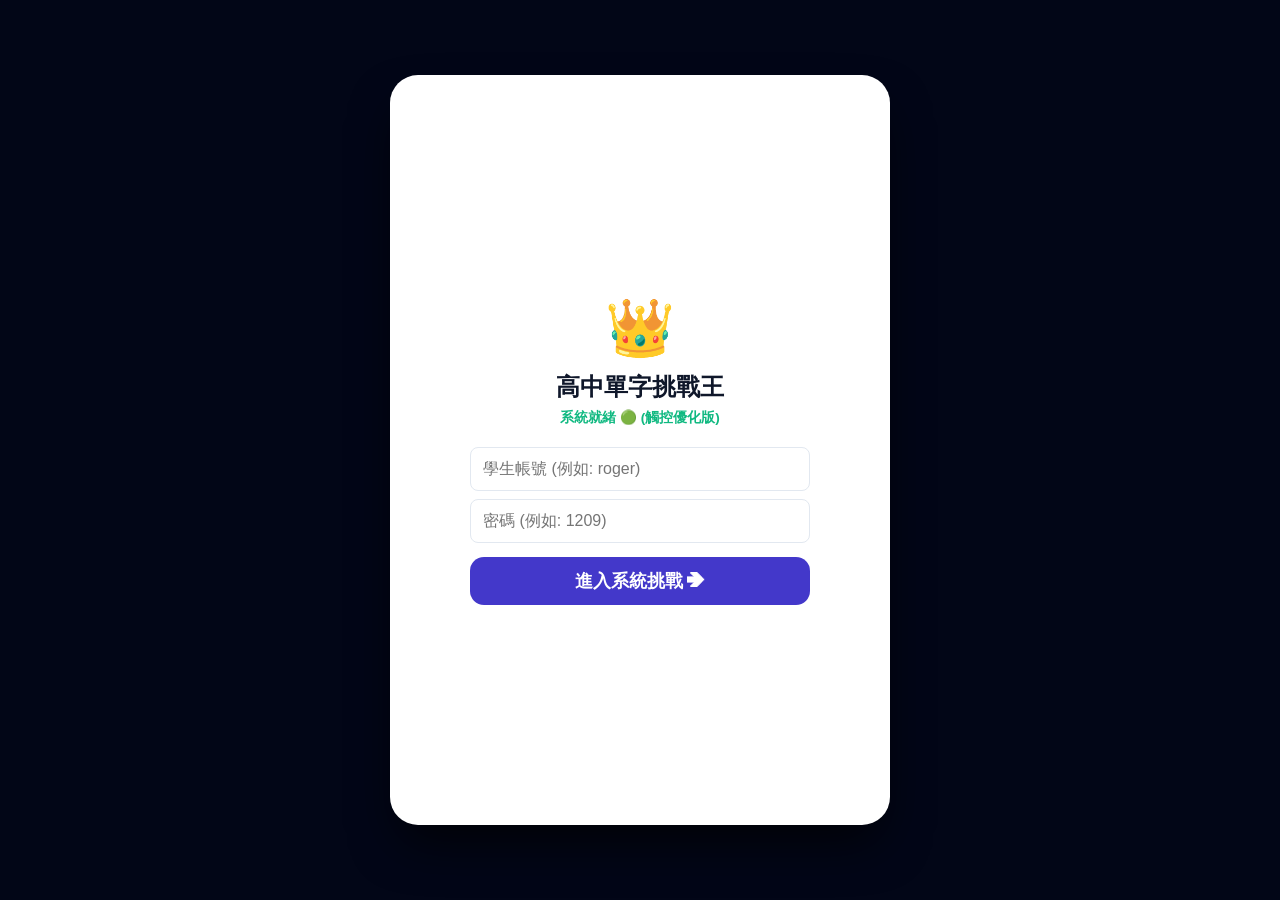
==== commit 9c874e46: "Add files via upload" ====
--- a/index.html
+++ b/index.html
@@ -1,869 +1,989 @@
-<!DOCTYPE html>
-<html lang="zh-TW">
-<head>
-  <meta charset="UTF-8" />
-  <meta name="viewport" content="width=device-width, initial-scale=1.0" />
-  <title>高中單字挑戰王 - 學生端</title>
-  <style>
-    /* 原有 CSS 完全鎖死不動 */
-    :root {
-      --primary: #4338ca;
-      --primary-light: #6366f1;
-      --success: #10b981;
-      --danger: #ef4444;
-      --dark: #0f172a;
-      --border: #e2e8f0;
-      --bg: #020617;
-    }
-    * { box-sizing: border-box; margin: 0; padding: 0; font-family: -apple-system, BlinkMacSystemFont, "Segoe UI", Roboto, sans-serif; }
-    body { background: var(--bg); min-height: 100vh; display: flex; justify-content: center; align-items: center; padding: 12px; }
-    .app-shell { width: 100%; max-width: 500px; background: #ffffff; border-radius: 28px; overflow: hidden; box-shadow: 0 25px 50px -12px rgba(0,0,0,0.8); display: flex; flex-direction: column; min-height: 750px; }
-    .student-login-view { display: flex; flex-direction: column; align-items: center; justify-content: center; padding: 30px 24px; text-align: center; flex: 1; }
-    .app-nav { display: flex; background: #1e293b; padding: 8px 10px; gap: 6px; align-items: center; }
-    .nav-tabs-group { display: flex; flex: 1; gap: 4px; overflow-x: auto; }
-    .nav-btn { flex: 1; min-width: 75px; border: none; background: transparent; padding: 9px 4px; border-radius: 12px; font-weight: 700; font-size: 0.8rem; color: #94a3b8; cursor: pointer; display: flex; align-items: center; justify-content: center; gap: 4px; white-space: nowrap; }
-    .nav-btn.active { background: #334155; color: #f8fafc; }
-    .badge { background: var(--danger); color: white; font-size: 0.7rem; padding: 2px 6px; border-radius: 10px; }
-    .view-panel { display: none; flex-direction: column; padding: 18px; flex: 1; }
-    .view-panel.active { display: flex; }
-    .chapter-selector-bar { display: flex; align-items: center; gap: 8px; background: #f8fafc; padding: 8px 12px; border-radius: 12px; border: 1px solid var(--border); margin-bottom: 12px; font-size: 0.88rem; font-weight: 700; color: #334155; }
-    .chapter-dropdown { flex: 1; padding: 6px 10px; border-radius: 8px; border: 1px solid var(--border); background: white; font-weight: 600; outline: none; }
-    .game-status-bar { display: flex; justify-content: space-between; align-items: center; margin-bottom: 8px; }
-    .pill { padding: 6px 12px; border-radius: 20px; font-size: 0.85rem; font-weight: 700; }
-    .pill-level { background: #e0e7ff; color: var(--primary); }
-    .pill-score { background: #fef3c7; color: #b45309; }
-    .timer-wrapper { display: flex; align-items: center; font-weight: 800; font-size: 1.1rem; color: var(--danger); }
-    .timer-progress-bar { width: 100%; height: 6px; background: #e2e8f0; border-radius: 3px; margin-bottom: 16px; overflow: hidden; }
-    .timer-fill { height: 100%; background: var(--danger); width: 100%; transition: width 1s linear; }
-    .card { background: white; border: 2px solid var(--border); border-radius: 18px; padding: 20px; text-align: center; margin-bottom: 16px; }
-    .chapter-tag { background: #fef3c7; color: #b45309; font-size: 0.8rem; font-weight: 700; padding: 3px 8px; border-radius: 6px; }
-    .pos-tag { background: #e0e7ff; color: var(--primary); font-size: 0.8rem; font-weight: 700; padding: 3px 8px; border-radius: 6px; }
-    .chinese-prompt { font-size: 1.75rem; color: var(--dark); margin: 10px 0; font-weight: 800; }
-    .hint-audio-bar { display: flex; align-items: center; justify-content: center; gap: 12px; margin-top: 10px; }
-    .hint-text { font-size: 1.15rem; font-weight: 800; color: #334155; }
-    .btn-sound-hint { display: inline-flex; align-items: center; gap: 4px; background: #eef2ff; color: var(--primary); border: 1.5px solid #c7d2fe; padding: 6px 12px; border-radius: 10px; font-size: 0.95rem; font-weight: 700; cursor: pointer; }
-    .pure-dashed-zone { position: relative; width: 100%; min-height: 120px; display: flex; justify-content: center; align-items: center; background: transparent !important; border: none !important; cursor: text; padding: 10px 4px; }
-    .slots-flex-row { display: flex; flex-wrap: wrap; justify-content: center; align-items: flex-end; gap: 8px; row-gap: 18px; pointer-events: none; }
-    .slot-cell-unit { display: flex; flex-direction: column; align-items: center; justify-content: flex-end; width: 34px; }
-    .correction-slot-top { height: 26px; display: flex; align-items: center; justify-content: center; margin-bottom: 4px; width: 100%; }
-    .correct-letter-badge { background: #10b981; color: #ffffff; font-size: 1.05rem; font-weight: 900; width: 26px; height: 24px; border-radius: 6px; display: flex; align-items: center; justify-content: center; box-shadow: 0 2px 4px rgba(16, 185, 129, 0.4); text-transform: lowercase; }
-    .dash-underline { width: 100%; height: 48px; border-bottom: 4px solid #94a3b8 !important; display: flex; align-items: center; justify-content: center; font-size: 1.95rem; font-weight: 900; color: #0f172a; text-transform: lowercase; transition: all 0.15s ease; }
-    .dash-underline.focusing { border-bottom: 4px solid #4f46e5 !important; background: rgba(79, 70, 229, 0.05); border-radius: 6px 6px 0 0; }
-    .dash-underline.char-wrong { color: #ef4444 !important; border-bottom: 4px solid #ef4444 !important; background: rgba(239, 68, 68, 0.08); border-radius: 6px 6px 0 0; }
-    .dash-underline.char-right { color: #10b981 !important; border-bottom: 4px solid #10b981 !important; background: rgba(16, 185, 129, 0.08); border-radius: 6px 6px 0 0; }
-    .ghost-input { position: absolute; top: 0; left: 0; width: 100%; height: 100%; opacity: 0 !important; cursor: text; }
-    .btn-primary { width: 100%; padding: 13px; background: var(--primary); color: white; border: none; border-radius: 14px; font-size: 1rem; font-weight: 800; cursor: pointer; }
-    .btn-next-action { flex: 1; padding: 14px; background: linear-gradient(135deg, #10b981, #059669); color: white; border: none; border-radius: 14px; font-size: 1.05rem; font-weight: 800; cursor: pointer; }
-    .feedback-box { margin-top: 14px; padding: 12px 16px; border-radius: 12px; font-weight: 700; display: none; justify-content: space-between; align-items: center; text-align:center; }
-    .feedback-box.success { background: #ecfdf5; color: #065f46; display: flex; }
-    .feedback-box.error { background: #fef2f2; color: #991b1b; display: flex; }
-    .admin-input-full { width: 100%; padding: 10px; border: 1.5px solid var(--border); border-radius: 8px; margin-bottom: 8px; outline: none; }
-    
-    .arena-bg { background: radial-gradient(circle at top, #1e293b 0%, #090d16 100%) !important; color: #ffffff; justify-content: flex-start; }
-    .cloze-top-control { display: flex; justify-content: space-between; align-items: center; margin-bottom: 12px; }
-    .chapter-select-dark { background: #1e293b; color: #f8fafc; border: 1px solid #475569; padding: 8px 10px; border-radius: 8px; font-weight: 600; outline: none; flex:1; margin-left:8px; }
-    .answers-stack { display: flex; flex-direction: column; gap: 10px; margin-bottom: 16px; }
-    .choice-btn { width: 100%; padding: 15px 16px; background: linear-gradient(180deg, #ffffff 0%, #e2e8f0 100%); border: none; border-radius: 14px; font-size: 1.15rem; font-weight: 800; color: #1e293b; cursor: pointer; text-align:left; transition: all 0.2s; }
-    .choice-btn:hover { background: #e0e7ff; }
-    .choice-btn.correct { background: linear-gradient(180deg, #34d399 0%, #059669 100%) !important; color: #fff !important; }
-    .choice-btn.wrong { background: linear-gradient(180deg, #f87171 0%, #dc2626 100%) !important; color: #fff !important; }
-  </style>
-</head>
-<body>
-  <div class="app-shell">
-    <!-- ================= 學生登入介面 ================= -->
-    <div id="view-student-login" class="student-login-view">
-      <div style="font-size:3.5rem; margin-bottom:10px;">👑</div>
-      <h2 style="color:#0f172a; margin-bottom:6px;">高中單字挑戰王</h2>
-      <p style="color:#10b981; font-size:0.85rem; margin-bottom:20px; font-weight:700;">系統就緒 🟢 (動態題庫同步)</p>
-      <div style="width:100%; max-width:340px;">
-        <input type="text" id="student-acc-input" placeholder="學生帳號 (例如: Roger)" class="admin-input-full" style="padding:12px; font-size:1rem;" />
-        <input type="password" id="student-pwd-input" placeholder="密碼 (例如: 1209)" class="admin-input-full" style="padding:12px; font-size:1rem;" />
-        <button id="student-login-btn" class="btn-primary" style="margin-top:6px; padding:12px; font-size:1.1rem;">進入系統挑戰 ➔</button>
-        <p id="student-login-err" style="color:var(--danger); font-size:0.85rem; margin-top:10px; display:none;">帳號或密碼錯誤！</p>
-      </div>
-    </div>
-
-    <!-- ================= 學生大廳 ================= -->
-    <div id="view-student-lobby" style="display:none; flex-direction:column; padding: 30px 24px; flex:1; align-items:center; justify-content:center;">
-      <h2 style="color:#0f172a; margin-bottom:8px; font-size:1.8rem;">👋 歡迎，<span id="lobby-student-name" style="color:var(--primary);"></span></h2>
-      <p id="lobby-perm-tag" style="color:#10b981; font-weight:700; font-size:0.95rem; margin-bottom: 24px;"></p>
-      
-      <div class="card" style="width:100%; text-align:left; padding: 24px;">
-        <h3 style="color:#1e293b; margin-bottom:16px; font-size:1.1rem; text-align:center;">🎯 請選擇題庫範圍</h3>
-        <label style="font-weight:800; font-size:0.95rem; color:#334155; margin-bottom:6px; display:block;">1. 單字庫大分類：</label>
-        <select id="lobby-category-select" class="admin-input-full" style="font-size:1rem; padding:12px;"></select>
-        <label style="font-weight:800; font-size:0.95rem; color:#334155; margin-bottom:6px; display:block; margin-top:16px;">2. 章節 / 資料夾：</label>
-        <select id="lobby-folder-select" class="admin-input-full" style="font-size:1rem; padding:12px;"></select>
-        <label style="font-weight:800; font-size:0.95rem; color:#334155; margin-bottom:6px; display:block; margin-top:16px;">3. 選擇訓練模式：</label>
-        <select id="lobby-mode-select" class="admin-input-full" style="font-size:1rem; padding:12px;">
-          <option value="view-game">👑 單字挑戰 (拼寫作答)</option>
-          <option value="view-phrase">🧩 片語特訓</option>
-          <option value="view-cloze">⚔️ 克漏字對戰 (依據 AI 例句)</option>
-          <option value="view-mistakes">📖 不熟區</option>
-        </select>
-        <button id="lobby-start-btn" class="btn-primary" style="margin-top: 24px; font-size:1.1rem; padding:14px; background:#10b981;">🚀 進入訓練區</button>
-      </div>
-      <button id="lobby-logout-btn" class="btn-secondary" style="margin-top: 20px; width:100%; padding:12px;">登出換人</button>
-    </div>
-
-    <!-- ================= 學生主操作畫面 ================= -->
-    <div id="view-student-main" style="display:none; flex-direction:column; flex:1;">
-      <header class="app-nav">
-        <div class="nav-tabs-group">
-          <button class="nav-btn active" data-target="view-game" id="tab-game-btn">👑 單字挑戰</button>
-          <button class="nav-btn" data-target="view-phrase" id="tab-phrase-btn">🧩 片語特訓</button>
-          <button class="nav-btn" data-target="view-cloze" id="tab-cloze-btn">⚔️ 克漏字對戰</button>
-          <button class="nav-btn" data-target="view-mistakes" id="tab-mistakes-btn">📖 不熟區 <span id="mistake-badge" class="badge">0</span></button>
-        </div>
-      </header>
-
-      <div style="background:#f1f5f9; padding:6px 14px; font-size:0.8rem; font-weight:700; color:#475569; display:flex; justify-content:space-between; align-items:center;">
-        <span>👤 學生：<b id="cur-student-name" style="color:#4338ca;">學生</b></span>
-        <span id="cur-category-tag" style="color:#10b981; font-weight:800;">高中學測</span>
-      </div>
-
-      <!-- ================= 頁籤 1：單字挑戰王 ================= -->
-      <main id="view-game" class="view-panel active">
-        <div class="chapter-selector-bar">
-          <button class="btn-back-lobby btn-secondary" style="padding:6px 10px; font-size:0.75rem; background:#cbd5e1; color:#334155; margin-right:8px; border-radius:8px;">🏠 回大廳</button>
-          <label for="game-chapter-filter" style="margin-left:auto;">🎯 單元：</label>
-          <select id="game-chapter-filter" class="chapter-dropdown"></select>
-        </div>
-        <div class="game-status-bar">
-          <span id="game-progress-tag" class="pill pill-level">進度：0 / 0</span>
-          <span id="score-display" class="pill pill-score">積分：0</span>
-          <div class="timer-wrapper">
-            <span>⏱️</span><span id="game-timer-count">15</span>s
-          </div>
-        </div>
-        <div class="timer-progress-bar"><div id="game-timer-fill" class="timer-fill"></div></div>
-        <div class="card quiz-card">
-          <div style="display:flex; justify-content:center; gap:6px;">
-            <span id="quiz-chapter" class="chapter-tag">Unit 1</span>
-            <span id="quiz-pos" class="pos-tag">詞性</span>
-          </div>
-          <h2 id="quiz-chinese" class="chinese-prompt">題目載入中...</h2>
-          <div class="hint-audio-bar">
-            <span id="quiz-hint" class="hint-text">提示資訊</span>
-            <button type="button" id="game-sound-btn" class="btn-sound-hint">🔊 聽發音</button>
-          </div>
-        </div>
-        <div class="pure-dashed-zone" onclick="focusHiddenInput()">
-          <div id="letter-slots-container" class="slots-flex-row"></div>
-          <input type="text" id="answer-input" class="ghost-input" autocomplete="off" autocorrect="off" autocapitalize="off" spellcheck="false" />
-        </div>
-        <div style="margin-top:14px; display:flex; gap:10px;">
-          <button id="submit-btn" class="btn-primary" style="flex:1;">確認送出 (Enter)</button>
-          <button id="next-question-btn" class="btn-next-action" style="display:none;">NEXT 下一題 ➔</button>
-        </div>
-        <div id="game-feedback" class="feedback-box"></div>
-      </main>
-
-      <!-- ================= 頁籤 2：🧩 片語特訓 ================= -->
-      <main id="view-phrase" class="view-panel">
-        <div class="chapter-selector-bar">
-          <button class="btn-back-lobby btn-secondary" style="padding:6px 10px; font-size:0.75rem; background:#cbd5e1; color:#334155; margin-right:8px; border-radius:8px;">🏠 回大廳</button>
-          <label for="phrase-chapter-filter" style="margin-left:auto;">🎯 單元：</label>
-          <select id="phrase-chapter-filter" class="chapter-dropdown"></select>
-        </div>
-        <div class="game-status-bar">
-          <span id="phrase-progress-tag" class="pill pill-level">進度：0 / 0</span>
-          <span id="phrase-score-display" class="pill pill-score">積分：0</span>
-          <div class="timer-wrapper">
-            <span>⏱️</span><span id="phrase-timer-count">15</span>s
-          </div>
-        </div>
-        <div class="timer-progress-bar"><div id="phrase-timer-fill" class="timer-fill"></div></div>
-        
-        <div class="card quiz-card">
-          <div style="display:flex; justify-content:center; gap:6px;">
-            <span id="phrase-chapter" class="chapter-tag">Unit 1</span>
-            <span class="pos-tag" style="background:#fce7f3; color:#db2777;">phr.</span>
-          </div>
-          <h2 id="phrase-chinese" class="chinese-prompt">題目載入中...</h2>
-        </div>
-        
-        <div id="phrase-options-container" class="answers-stack"></div>
-        <button id="next-phrase-btn" class="btn-next-action" style="display:none; margin-top:10px; width:100%;">NEXT 下一題 ➔</button>
-      </main>
-
-      <!-- ================= 頁籤 3：克漏字對戰 ================= -->
-      <main id="view-cloze" class="view-panel arena-bg">
-        <div class="cloze-top-control">
-          <button class="btn-back-lobby btn-secondary" style="padding:6px 10px; font-size:0.75rem; background:#cbd5e1; color:#334155; border-radius:8px;">🏠 回大廳</button>
-          <select id="cloze-chapter-filter" class="chapter-select-dark"></select>
-        </div>
-        <div class="game-status-bar" style="color:white; margin-top:4px;">
-          <span id="cloze-progress-tag" class="pill" style="background:rgba(255,255,255,0.2); color:white;">進度：0 / 0</span>
-          <span id="cloze-score-display" class="pill" style="background:var(--danger); color:white;">積分：0</span>
-          <div class="timer-wrapper" style="color:white;">
-            <span>⏱️</span><span id="cloze-timer-count">15</span>s
-          </div>
-        </div>
-        <div class="timer-progress-bar" style="background:rgba(255,255,255,0.2);">
-          <div id="cloze-timer-fill" class="timer-fill" style="background:var(--success);"></div>
-        </div>
-        <div class="card" style="background:#1e293b; border-color:#334155; margin-bottom:20px; text-align:left;">
-          <div style="margin-bottom:12px; display:flex; justify-content:space-between;">
-             <span id="cloze-chapter-tag" class="chapter-tag" style="background:#334155; color:#cbd5e1;">Unit 1</span>
-             <span id="cloze-pos-tag" class="pos-tag" style="background:#312e81; color:#a5b4fc;">n.</span>
-          </div>
-          <h2 id="cloze-sentence" style="font-size:1.35rem; line-height:1.6; color:#f8fafc; font-weight:800;">題目載入中...</h2>
-          <!-- 這裡專門用來顯示整句中文翻譯 -->
-          <p id="cloze-zh" style="display:none; color:#38bdf8; font-weight:700; margin-top:14px; font-size:1.05rem; line-height:1.5;"></p>
-        </div>
-        <div id="cloze-options-container" class="answers-stack"></div>
-        <button id="next-cloze-btn" class="btn-next-action" style="display:none; margin-top:10px; width:100%;">NEXT 下一題 ➔</button>
-      </main>
-
-      <!-- ================= 頁籤 4：📖 不熟區 ================= -->
-      <main id="view-mistakes" class="view-panel">
-        <div class="chapter-selector-bar">
-          <button class="btn-back-lobby btn-secondary" style="padding:6px 10px; font-size:0.75rem; background:#cbd5e1; color:#334155; margin-right:8px; border-radius:8px;">🏠 回大廳</button>
-          <span style="font-weight:800; color:#334155; margin-left:auto;">我的錯題本</span>
-          <button id="clear-mistakes-btn" class="btn-secondary" style="margin-left:auto; background:#fee2e2; color:#ef4444; font-size:0.75rem;">🗑️ 全部清空</button>
-        </div>
-        <div id="mistakes-list-container" style="display:flex; flex-direction:column; gap:10px; overflow-y:auto; flex:1; padding-bottom:20px;"></div>
-      </main>
-    </div>
-  </div>
-
-  <script>
-    const DEFAULT_BASE_QUESTIONS = [
-      {"id": 1, "category": "高中學測", "folder": "Unit 1", "word": "cue", "pos": "n.", "zh": "提示；線索", "sentence": "My teacher nodded at me, and that was my ___ to start speaking.", "options": ["cue", "finance", "prime", "rebel"]},
-      {"id": 2, "category": "高中學測", "folder": "Unit 1", "word": "declare", "pos": "v.", "zh": "宣布；宣稱", "sentence": "The government decided to ___ the day a public holiday.", "options": ["declare", "divorce", "disappoint", "finance"]},
-      {"id": 3, "category": "高中學測", "folder": "Unit 1", "word": "take off", "pos": "phr.", "zh": "起飛；脫下", "sentence": "The plane will ___ in ten minutes.", "options": ["take off", "give up", "look forward to", "turn out"]}
-    ];
-
-    let loggedInStudent = null;
-    let currentLobbyCategory = "高中學測";
-    
-    let activeWordList = [];
-    let currentWordIndex = 0;
-    let wordScore = 0;
-
-    let activePhraseList = [];
-    let currentPhraseIndex = 0;
-    let phraseScore = 0;
-
-    let mistakesArray = JSON.parse(localStorage.getItem('student_mistakes') || '[]');
-
-    let timerInterval;
-    let timeLeft = 15;
-    let isTimeUp = false;
-
-    let pronunciationTimeout = null;
-
-    window.addEventListener('DOMContentLoaded', () => {
-      
-      updateMistakeBadge();
-
-      function playWordAudio(word, playCount = 1) {
-        if (!window.speechSynthesis) return;
-        window.speechSynthesis.cancel(); 
-        let count = 0;
-        function speak() {
-          if (count >= playCount) return;
-          const utterance = new SpeechSynthesisUtterance(word);
-          utterance.lang = 'en-US';
-          utterance.rate = 0.4; 
-          utterance.onend = () => {
-            count++;
-            if (count < playCount) {
-              setTimeout(speak, 600); 
-            }
-          };
-          window.speechSynthesis.speak(utterance);
-        }
-        speak();
-      }
-
-      document.getElementById('game-sound-btn').addEventListener('click', () => {
-        if (activeWordList.length > 0) {
-          playWordAudio(activeWordList[currentWordIndex].word, 1);
-        }
-      });
-
-      function attemptLogin() {
-        const errEl = document.getElementById('student-login-err');
-        errEl.style.display = 'none';
-
-        const acc = document.getElementById('student-acc-input').value.trim().toLowerCase();
-        const pwd = document.getElementById('student-pwd-input').value.trim();
-        
-        let studentAccounts = [];
-        try {
-          studentAccounts = JSON.parse(localStorage.getItem('student_accounts'));
-          if (!Array.isArray(studentAccounts)) studentAccounts = null;
-        } catch(e) {}
-        
-        if (!studentAccounts || studentAccounts.length === 0) {
-          studentAccounts = [
-            { acc: "roger", pwd: "1209", name: "羅傑", perm: "高中" },
-            { acc: "student", pwd: "1234", name: "測試生", perm: "國中" }
-          ];
-        }
-
-        const found = studentAccounts.find(s => String(s.acc || '').trim().toLowerCase() === acc && String(s.pwd || '').trim() === pwd);
-        
-        if (found) {
-          loggedInStudent = found;
-          loggedInStudent.perm = loggedInStudent.perm || "高中"; 
-          
-          document.getElementById('view-student-login').style.display = 'none';
-          document.getElementById('view-student-lobby').style.display = 'flex';
-          document.getElementById('lobby-student-name').innerText = found.name;
-          document.getElementById('lobby-perm-tag').innerText = `權限範圍：${loggedInStudent.perm === '國中' ? '📚 國中專用' : '📖 高中與進階題庫'}`;
-
-          initLobbyCategories();
-        } else {
-          errEl.style.display = 'block';
-          errEl.innerText = "帳號或密碼錯誤！";
-        }
-      }
-
-      document.getElementById('student-login-btn').addEventListener('click', attemptLogin);
-      document.getElementById('student-pwd-input').addEventListener('keypress', (e) => { if(e.key === 'Enter') attemptLogin(); });
-      document.getElementById('student-acc-input').addEventListener('keypress', (e) => { if(e.key === 'Enter') attemptLogin(); });
-
-      document.getElementById('lobby-logout-btn').addEventListener('click', () => {
-        loggedInStudent = null;
-        document.getElementById('view-student-lobby').style.display = 'none';
-        document.getElementById('view-student-login').style.display = 'flex';
-        document.getElementById('student-acc-input').value = '';
-        document.getElementById('student-pwd-input').value = '';
-
-        clearTimeout(pronunciationTimeout);
-        if(window.speechSynthesis) window.speechSynthesis.cancel();
-      });
-
-      function initLobbyCategories() {
-        let allQuestions = [];
-        try { allQuestions = JSON.parse(localStorage.getItem('app_all_questions')) || DEFAULT_BASE_QUESTIONS; } 
-        catch(e) { allQuestions = DEFAULT_BASE_QUESTIONS; }
-
-        const allCats = [...new Set(allQuestions.map(q => q.category || "高中學測"))];
-        let allowedCats = loggedInStudent.perm === '國中' ? allCats.filter(c => c === '國中') : allCats.filter(c => c !== '國中');
-        if (allowedCats.length === 0) allowedCats = loggedInStudent.perm === '國中' ? ['國中'] : ['高中學測'];
-
-        const catSelect = document.getElementById('lobby-category-select');
-        catSelect.innerHTML = allowedCats.map(c => `<option value="${c}">${c}</option>`).join('');
-        updateLobbyFolders();
-      }
-
-      function updateLobbyFolders() {
-        let allQuestions = [];
-        try { allQuestions = JSON.parse(localStorage.getItem('app_all_questions')) || DEFAULT_BASE_QUESTIONS; } 
-        catch(e) { allQuestions = DEFAULT_BASE_QUESTIONS; }
-
-        const cat = document.getElementById('lobby-category-select').value;
-        const filtered = allQuestions.filter(q => (q.category || "高中學測") === cat);
-        const folders = ["全部章節", ...new Set(filtered.map(q => q.folder || q.chapter || "Unit 1"))];
-        document.getElementById('lobby-folder-select').innerHTML = folders.map(f => `<option value="${f}">${f}</option>`).join('');
-      }
-      document.getElementById('lobby-category-select').addEventListener('change', updateLobbyFolders);
-
-      document.getElementById('lobby-start-btn').addEventListener('click', () => {
-        currentLobbyCategory = document.getElementById('lobby-category-select').value;
-        const selectedFolder = document.getElementById('lobby-folder-select').value;
-        const selectedModeId = document.getElementById('lobby-mode-select').value;
-        
-        document.getElementById('view-student-lobby').style.display = 'none';
-        document.getElementById('view-student-main').style.display = 'flex';
-        document.getElementById('cur-student-name').innerText = loggedInStudent.name;
-        document.getElementById('cur-category-tag').innerText = currentLobbyCategory;
-
-        updateChapterDropdowns();
-        ['game-chapter-filter', 'cloze-chapter-filter', 'phrase-chapter-filter'].forEach(id => {
-          const dd = document.getElementById(id);
-          if (dd && [...dd.options].some(o => o.value === selectedFolder)) dd.value = selectedFolder;
-        });
-
-        const targetTabBtn = document.querySelector(`.nav-btn[data-target="${selectedModeId}"]`);
-        if (targetTabBtn) targetTabBtn.click();
-      });
-
-      document.querySelectorAll('.btn-back-lobby').forEach(btn => {
-        btn.addEventListener('click', () => {
-          clearInterval(timerInterval);
-          clearTimeout(pronunciationTimeout);
-          if(window.speechSynthesis) window.speechSynthesis.cancel();
-
-          document.getElementById('view-student-main').style.display = 'none';
-          document.getElementById('view-student-lobby').style.display = 'flex';
-          initLobbyCategories();
-        });
-      });
-
-      document.querySelectorAll('.nav-btn').forEach(btn => {
-        btn.addEventListener('click', (e) => {
-          document.querySelectorAll('.nav-btn').forEach(b => b.classList.remove('active'));
-          document.querySelectorAll('.view-panel').forEach(p => p.classList.remove('active'));
-          
-          btn.classList.add('active');
-          const targetId = btn.getAttribute('data-target');
-          document.getElementById(targetId).classList.add('active');
-
-          clearInterval(timerInterval); 
-          clearTimeout(pronunciationTimeout);
-          if(window.speechSynthesis) window.speechSynthesis.cancel();
-
-          filterWordList();
-
-          if (targetId === 'view-game') startNewWordSession();
-          if (targetId === 'view-cloze') startNewClozeSession();
-          if (targetId === 'view-phrase') startNewPhraseSession(); 
-          if (targetId === 'view-mistakes') renderMistakes();      
-        });
-      });
-
-      document.getElementById('game-chapter-filter').addEventListener('change', () => { filterWordList(); startNewWordSession(); });
-      document.getElementById('cloze-chapter-filter').addEventListener('change', () => { filterWordList(); startNewClozeSession(); });
-      document.getElementById('phrase-chapter-filter').addEventListener('change', () => { filterWordList(); startNewPhraseSession(); }); 
-
-      function startTimer(mode) {
-        clearInterval(timerInterval);
-        timeLeft = 15;
-        isTimeUp = false;
-        updateTimerDisplay(mode);
-        
-        timerInterval = setInterval(() => {
-          timeLeft--;
-          updateTimerDisplay(mode);
-          if (timeLeft <= 0) {
-            clearInterval(timerInterval);
-            isTimeUp = true;
-            if (mode === 'game') submitWordAnswer();
-            if (mode === 'cloze') handleClozeTimeout();
-            if (mode === 'phrase') handlePhraseTimeout(); 
-          }
-        }, 1000);
-      }
-
-      function updateTimerDisplay(mode) {
-        let countEl, fillEl;
-        if (mode === 'game') {
-          countEl = document.getElementById('game-timer-count');
-          fillEl = document.getElementById('game-timer-fill');
-        } else if (mode === 'cloze') {
-          countEl = document.getElementById('cloze-timer-count');
-          fillEl = document.getElementById('cloze-timer-fill');
-        } else if (mode === 'phrase') {
-          countEl = document.getElementById('phrase-timer-count');
-          fillEl = document.getElementById('phrase-timer-fill');
-        }
-        if (countEl) countEl.innerText = timeLeft;
-        if (fillEl) fillEl.style.width = (timeLeft / 15 * 100) + '%';
-      }
-
-      function updateMistakeBadge() {
-        const badge = document.getElementById('mistake-badge');
-        if (badge) badge.innerText = mistakesArray.length;
-      }
-
-      function addMistake(q) {
-        if (!q) return;
-        if (!mistakesArray.some(m => m.word === q.word)) {
-          mistakesArray.push(q);
-          localStorage.setItem('student_mistakes', JSON.stringify(mistakesArray));
-          updateMistakeBadge();
-        }
-      }
-
-      document.getElementById('next-question-btn').addEventListener('click', () => { currentWordIndex++; loadWordQuestion(); });
-      document.getElementById('submit-btn').addEventListener('click', submitWordAnswer);
-      document.getElementById('answer-input').addEventListener('input', updateSlotsDisplay);
-      document.getElementById('answer-input').addEventListener('keypress', (e) => {
-        if (e.key === 'Enter') {
-          if (document.getElementById('submit-btn').style.display !== 'none') submitWordAnswer();
-          else document.getElementById('next-question-btn').click();
-        }
-      });
-
-      function startNewWordSession() {
-        currentWordIndex = 0; wordScore = 0;
-        document.getElementById('score-display').innerText = `積分：0`;
-        loadWordQuestion();
-      }
-
-      function loadWordQuestion() {
-        if (!activeWordList.length) {
-          document.getElementById('quiz-chinese').innerText = "此單元無單字";
-          document.getElementById('letter-slots-container').innerHTML = '';
-          clearInterval(timerInterval);
-          return;
-        }
-        if (currentWordIndex >= activeWordList.length) currentWordIndex = 0;
-
-        const q = activeWordList[currentWordIndex];
-        document.getElementById('game-progress-tag').innerText = `進度：${currentWordIndex + 1} / ${activeWordList.length}`;
-        document.getElementById('quiz-chapter').innerText = q.folder || q.chapter || "Unit 1";
-        document.getElementById('quiz-pos').innerText = q.pos;
-        document.getElementById('quiz-chinese').innerText = q.zh;
-        document.getElementById('quiz-hint').innerText = `長度：${q.word.length} 字母・首字 [ ${q.word[0]} ]`;
-
-        const input = document.getElementById('answer-input');
-        input.value = '';
-        input.disabled = false;
-        input.maxLength = q.word.length;
-        input.focus();
-
-        updateSlotsDisplay();
-        document.getElementById('game-feedback').style.display = 'none';
-        document.getElementById('submit-btn').style.display = 'block';
-        document.getElementById('next-question-btn').style.display = 'none';
-
-        startTimer('game');
-
-        clearTimeout(pronunciationTimeout);
-        if(window.speechSynthesis) window.speechSynthesis.cancel();
-        pronunciationTimeout = setTimeout(() => {
-          const currentView = document.querySelector('.view-panel.active');
-          if (currentView && currentView.id === 'view-game' && !document.getElementById('answer-input').disabled) {
-            playWordAudio(q.word, 2);
-          }
-        }, 2000);
-      }
-
-      function updateSlotsDisplay() {
-        const input = document.getElementById('answer-input');
-        if (!input) return;
-        const val = input.value;
-        const q = activeWordList[currentWordIndex];
-        if (!q || !q.word) return;
-
-        const targetWord = q.word;
-        const container = document.getElementById('letter-slots-container');
-        container.innerHTML = '';
-
-        for (let i = 0; i < targetWord.length; i++) {
-          const unit = document.createElement('div'); unit.className = 'slot-cell-unit';
-          const top = document.createElement('div'); top.className = 'correction-slot-top';
-          const dash = document.createElement('div'); dash.className = 'dash-underline';
-
-          if (i < val.length) dash.innerText = val[i];
-          if (i === val.length && !input.disabled) dash.classList.add('focusing');
-
-          if (input.disabled) {
-            if (val[i] && val[i].toLowerCase() === targetWord[i].toLowerCase()) {
-              dash.classList.add('char-right');
-            } else {
-              dash.classList.add('char-wrong');
-              top.innerHTML = `<div class="correct-letter-badge">${targetWord[i]}</div>`;
-            }
-          }
-          unit.appendChild(top); unit.appendChild(dash); container.appendChild(unit);
-        }
-      }
-
-      function submitWordAnswer() {
-        if (!activeWordList.length) return;
-        clearInterval(timerInterval); 
-        
-        clearTimeout(pronunciationTimeout);
-        if(window.speechSynthesis) window.speechSynthesis.cancel();
-
-        const input = document.getElementById('answer-input');
-        const userAns = input.value.trim().toLowerCase();
-        const target = activeWordList[currentWordIndex].word.trim().toLowerCase();
-        const fb = document.getElementById('game-feedback');
-        const q = activeWordList[currentWordIndex]; 
-
-        input.disabled = true;
-
-        if (userAns === target && !isTimeUp) {
-          wordScore += 100;
-          document.getElementById('score-display').innerText = `積分：${wordScore}`;
-          fb.className = 'feedback-box success';
-          fb.innerHTML = `🎉 完全正確！`;
-        } else {
-          fb.className = 'feedback-box error';
-          fb.innerHTML = isTimeUp ? `⏰ 時間到！正解：${target}` : `❌ 錯誤！正解：${target}`;
-          addMistake(q); 
-        }
-
-        updateSlotsDisplay();
-        document.getElementById('submit-btn').style.display = 'none';
-        document.getElementById('next-question-btn').style.display = 'block';
-      }
-
-      window.focusHiddenInput = function() {
-        const inp = document.getElementById('answer-input');
-        if (inp && !inp.disabled) { inp.focus(); updateSlotsDisplay(); }
-      };
-
-      document.getElementById('next-phrase-btn').addEventListener('click', () => { currentPhraseIndex++; loadPhraseQuestion(); });
-
-      function startNewPhraseSession() {
-        currentPhraseIndex = 0; phraseScore = 0;
-        document.getElementById('phrase-score-display').innerText = `積分：0`;
-        loadPhraseQuestion();
-      }
-
-      function loadPhraseQuestion() {
-        if (!activePhraseList.length) {
-          document.getElementById('phrase-chinese').innerText = "此單元無片語題目";
-          document.getElementById('phrase-options-container').innerHTML = '';
-          clearInterval(timerInterval);
-          return;
-        }
-        if (currentPhraseIndex >= activePhraseList.length) currentPhraseIndex = 0;
-
-        const q = activePhraseList[currentPhraseIndex];
-        document.getElementById('phrase-progress-tag').innerText = `進度：${currentPhraseIndex + 1} / ${activePhraseList.length}`;
-        document.getElementById('phrase-chapter').innerText = q.folder || q.chapter || "Unit 1";
-        document.getElementById('phrase-chinese').innerText = q.zh;
-
-        const box = document.getElementById('phrase-options-container');
-        box.innerHTML = '';
-        
-        let opts = q.options && q.options.length >= 4 ? [...q.options] : [q.word, "take off", "look forward to", "give up"];
-        if (!opts.includes(q.word)) opts[0] = q.word; 
-        opts = opts.sort(() => 0.5 - Math.random()); 
-
-        opts.forEach(opt => {
-          const btn = document.createElement('button');
-          btn.className = 'choice-btn';
-          btn.innerText = opt;
-          btn.onclick = () => handlePhraseClick(opt, q.word, btn, box, q);
-          box.appendChild(btn);
-        });
-
-        document.getElementById('next-phrase-btn').style.display = 'none';
-        startTimer('phrase');
-      }
-
-      function handlePhraseClick(selected, correctWord, clickedBtn, box, q) {
-        clearInterval(timerInterval);
-        const allBtns = box.querySelectorAll('button');
-        allBtns.forEach(b => b.disabled = true);
-
-        if (selected === correctWord) {
-          clickedBtn.classList.add('correct');
-          phraseScore += 100;
-          document.getElementById('phrase-score-display').innerText = `積分：${phraseScore}`;
-        } else {
-          clickedBtn.classList.add('wrong');
-          allBtns.forEach(b => { if (b.innerText === correctWord) b.classList.add('correct'); });
-          addMistake(q); 
-        }
-        document.getElementById('next-phrase-btn').style.display = 'block';
-      }
-
-      function handlePhraseTimeout() {
-        const box = document.getElementById('phrase-options-container');
-        const allBtns = box.querySelectorAll('button');
-        allBtns.forEach(b => b.disabled = true);
-        const q = activePhraseList[currentPhraseIndex];
-        
-        allBtns.forEach(b => { if (b.innerText === q.word) b.classList.add('correct'); });
-        addMistake(q); 
-        document.getElementById('next-phrase-btn').style.display = 'block';
-      }
-
-      // ==========================================
-      // 【頁籤 3】克漏字對戰 (答題後將整句例句翻譯成中文)
-      // ==========================================
-      document.getElementById('next-cloze-btn').addEventListener('click', () => { currentWordIndex++; loadClozeQuestion(); });
-
-      function startNewClozeSession() {
-        currentWordIndex = 0; wordScore = 0;
-        document.getElementById('cloze-score-display').innerText = `積分：0`;
-        loadClozeQuestion();
-      }
-
-      function loadClozeQuestion() {
-        if (!activeWordList.length) {
-          document.getElementById('cloze-sentence').innerText = "此單元無克漏字題目";
-          document.getElementById('cloze-zh').innerText = "";
-          document.getElementById('cloze-zh').style.display = "none";
-          document.getElementById('cloze-options-container').innerHTML = '';
-          clearInterval(timerInterval);
-          return;
-        }
-        if (currentWordIndex >= activeWordList.length) currentWordIndex = 0;
-
-        const q = activeWordList[currentWordIndex];
-        document.getElementById('cloze-progress-tag').innerText = `進度：${currentWordIndex + 1} / ${activeWordList.length}`;
-        document.getElementById('cloze-chapter-tag').innerText = q.folder || q.chapter || "Unit 1";
-        document.getElementById('cloze-pos-tag').innerText = q.pos;
-
-        let sentenceText = q.sentence || `The meaning of this word is ___ .`;
-        document.getElementById('cloze-sentence').innerHTML = sentenceText.replace('___', '<span style="color:var(--danger);">___</span>');
-        
-        document.getElementById('cloze-zh').innerHTML = ""; 
-        document.getElementById('cloze-zh').style.display = "none";
-
-        const box = document.getElementById('cloze-options-container');
-        box.innerHTML = '';
-        let opts = q.options && q.options.length >= 4 ? [...q.options] : [q.word, "option A", "option B", "option C"];
-        if (!opts.includes(q.word)) opts[0] = q.word; 
-        opts = opts.sort(() => 0.5 - Math.random()); 
-
-        opts.forEach(opt => {
-          const btn = document.createElement('button');
-          btn.className = 'choice-btn';
-          btn.innerText = opt;
-          btn.onclick = () => handleClozeClick(opt, q.word, btn, box, q);
-          box.appendChild(btn);
-        });
-
-        document.getElementById('next-cloze-btn').style.display = 'none';
-        startTimer('cloze');
-      }
-
-      // 替換為完整例句翻譯（使用標準的線上翻譯源或現有字串）
-      async function renderSentenceTranslation(q) {
-        const zhEl = document.getElementById('cloze-zh');
-        zhEl.style.display = 'block';
-
-        // 如果資料庫已經有例句中文翻譯
-        if (q.sentence_zh) {
-          zhEl.innerText = `中文翻譯：${q.sentence_zh}`;
-          return;
-        }
-
-        // 把 ___ 替換為正確單字組合成完整英文句子
-        const fullSentence = (q.sentence || '').replace(/___/g, q.word);
-        zhEl.innerText = '中文翻譯：翻譯載入中...';
-
-        try {
-          const res = await fetch(`https://translate.googleapis.com/translate_a/single?client=gtx&sl=en&tl=zh-TW&dt=t&q=${encodeURIComponent(fullSentence)}`);
-          const data = await res.json();
-          if (data && data[0]) {
-            const translated = data[0].map(item => item[0]).join('');
-            zhEl.innerText = `中文翻譯：${translated}`;
-          } else {
-            zhEl.innerText = `中文翻譯：(無法取得翻譯)`;
-          }
-        } catch (e) {
-          zhEl.innerText = `中文翻譯：(無法取得翻譯)`;
-        }
-      }
-
-      function handleClozeClick(selected, correctWord, clickedBtn, box, q) {
-        clearInterval(timerInterval);
-        const allBtns = box.querySelectorAll('button');
-        allBtns.forEach(b => b.disabled = true);
-
-        if (selected === correctWord) {
-          clickedBtn.classList.add('correct');
-          wordScore += 100;
-          document.getElementById('cloze-score-display').innerText = `積分：${wordScore}`;
-        } else {
-          clickedBtn.classList.add('wrong');
-          allBtns.forEach(b => { if (b.innerText === correctWord) b.classList.add('correct'); });
-          addMistake(q); 
-        }
-
-        renderSentenceTranslation(q); // 顯示整句翻譯而不是單字翻譯
-        document.getElementById('next-cloze-btn').style.display = 'block';
-      }
-
-      function handleClozeTimeout() {
-        const box = document.getElementById('cloze-options-container');
-        const allBtns = box.querySelectorAll('button');
-        allBtns.forEach(b => b.disabled = true);
-        const q = activeWordList[currentWordIndex];
-        
-        allBtns.forEach(b => { if (b.innerText === q.word) b.classList.add('correct'); });
-        addMistake(q); 
-
-        renderSentenceTranslation(q); // 顯示整句翻譯而不是單字翻譯
-        document.getElementById('next-cloze-btn').style.display = 'block';
-      }
-
-      // ==========================================
-      // 【頁籤 4】不熟區 
-      // ==========================================
-      document.getElementById('clear-mistakes-btn').addEventListener('click', () => {
-        if(confirm('確定要清空所有不熟的單字嗎？')) {
-          mistakesArray = [];
-          localStorage.setItem('student_mistakes', JSON.stringify(mistakesArray));
-          updateMistakeBadge();
-          renderMistakes();
-        }
-      });
-
-      function renderMistakes() {
-        const container = document.getElementById('mistakes-list-container');
-        container.innerHTML = '';
-        if (mistakesArray.length === 0) {
-          container.innerHTML = `<div style="text-align:center; color:#64748b; padding:20px; font-weight:700;">太棒了！目前沒有不熟的單字 🎉</div>`;
-          return;
-        }
-
-        mistakesArray.forEach((q, index) => {
-          const card = document.createElement('div');
-          card.className = 'card';
-          card.style.textAlign = 'left';
-          card.style.padding = '16px';
-          card.style.marginBottom = '10px';
-          card.innerHTML = `
-            <div style="display:flex; justify-content:space-between; align-items:flex-start;">
-              <div>
-                <span class="chapter-tag">${q.folder || q.chapter || 'Unit'}</span>
-                <span class="pos-tag">${q.pos || '詞性'}</span>
-                <h3 style="color:var(--primary); margin:8px 0 4px 0; font-size:1.3rem;">${q.word}</h3>
-                <p style="color:#475569; font-weight:700;">${q.zh}</p>
-                <p style="color:#64748b; font-size:0.85rem; margin-top:6px;">${q.sentence || ''}</p>
-              </div>
-              <button class="btn-del" onclick="removeMistake(${index})" style="padding:6px 10px; font-size:0.8rem; background:#fee2e2; color:#ef4444; border:none; border-radius:6px; cursor:pointer; font-weight:800;">移除</button>
-            </div>
-          `;
-          container.appendChild(card);
-        });
-      }
-
-      window.removeMistake = function(index) {
-        mistakesArray.splice(index, 1);
-        localStorage.setItem('student_mistakes', JSON.stringify(mistakesArray));
-        updateMistakeBadge();
-        renderMistakes();
-      };
-
-      // ==========================================
-      // 共用：資料過濾邏輯
-      // ==========================================
-      function updateChapterDropdowns() {
-        let allQuestions = [];
-        try { allQuestions = JSON.parse(localStorage.getItem('app_all_questions')) || DEFAULT_BASE_QUESTIONS; } 
-        catch(e) { allQuestions = DEFAULT_BASE_QUESTIONS; }
-        
-        const filtered = allQuestions.filter(q => (q.category || "高中學測") === currentLobbyCategory);
-        const chapters = ["全部章節", ...new Set(filtered.map(q => q.folder || q.chapter || "Unit 1"))];
-        
-        ['game-chapter-filter', 'cloze-chapter-filter', 'phrase-chapter-filter'].forEach(id => {
-          const sel = document.getElementById(id);
-          if (sel) {
-            const cur = sel.value;
-            sel.innerHTML = chapters.map(c => `<option value="${c}">${c}</option>`).join('');
-            if (chapters.includes(cur)) sel.value = cur;
-          }
-        });
-      }
-
-      function filterWordList() {
-        let allQuestions = [];
-        try { allQuestions = JSON.parse(localStorage.getItem('app_all_questions')) || DEFAULT_BASE_QUESTIONS; } 
-        catch(e) { allQuestions = DEFAULT_BASE_QUESTIONS; }
-
-        const viewId = document.querySelector('.view-panel.active').id;
-        
-        if (viewId === 'view-phrase') {
-           const f = document.getElementById('phrase-chapter-filter')?.value || "全部章節";
-           const base = allQuestions.filter(q => (q.isPhrase || q.word.trim().includes(' ') || q.word.includes('-')) && (q.category || "高中學測") === currentLobbyCategory);
-           activePhraseList = f === "全部章節" ? [...base] : base.filter(q => (q.folder || q.chapter || "Unit 1") === f);
-        } else {
-           const filterId = viewId === 'view-game' ? 'game-chapter-filter' : 'cloze-chapter-filter';
-           const f = document.getElementById(filterId)?.value || "全部章節";
-           const base = allQuestions.filter(q => !q.isPhrase && !q.word.trim().includes(' ') && (q.category || "高中學測") === currentLobbyCategory);
-           activeWordList = f === "全部章節" ? [...base] : base.filter(q => (q.folder || q.chapter || "Unit 1") === f);
-        }
-      }
-
-    });
-  </script>
-</body>
+<!DOCTYPE html>
+<html lang="zh-TW">
+<head>
+  <meta charset="UTF-8" />
+  <meta name="viewport" content="width=device-width, initial-scale=1.0, maximum-scale=1.0, user-scalable=no" />
+  <title>高中單字挑戰王 - 學生端</title>
+  <style>
+    :root {
+      --primary: #4338ca;
+      --primary-light: #6366f1;
+      --success: #10b981;
+      --danger: #ef4444;
+      --dark: #0f172a;
+      --border: #e2e8f0;
+      --bg: #020617;
+    }
+    * { box-sizing: border-box; margin: 0; padding: 0; font-family: -apple-system, BlinkMacSystemFont, "Segoe UI", Roboto, sans-serif; -webkit-tap-highlight-color: transparent; }
+    body { background: var(--bg); min-height: 100vh; display: flex; justify-content: center; align-items: center; padding: 12px; }
+    .app-shell { width: 100%; max-width: 500px; background: #ffffff; border-radius: 28px; overflow: hidden; box-shadow: 0 25px 50px -12px rgba(0,0,0,0.8); display: flex; flex-direction: column; min-height: 750px; }
+    .student-login-view { display: flex; flex-direction: column; align-items: center; justify-content: center; padding: 30px 24px; text-align: center; flex: 1; }
+    .app-nav { display: flex; background: #1e293b; padding: 8px 10px; gap: 6px; align-items: center; }
+    .nav-tabs-group { display: flex; flex: 1; gap: 4px; overflow-x: auto; }
+    .nav-btn { flex: 1; min-width: 75px; border: none; background: transparent; padding: 9px 4px; border-radius: 12px; font-weight: 700; font-size: 0.8rem; color: #94a3b8; cursor: pointer; display: flex; align-items: center; justify-content: center; gap: 4px; white-space: nowrap; }
+    .nav-btn.active { background: #334155; color: #f8fafc; }
+    .badge { background: var(--danger); color: white; font-size: 0.7rem; padding: 2px 6px; border-radius: 10px; }
+    .view-panel { display: none; flex-direction: column; padding: 18px; flex: 1; }
+    .view-panel.active { display: flex; }
+    .chapter-selector-bar { display: flex; align-items: center; gap: 8px; background: #f8fafc; padding: 8px 12px; border-radius: 12px; border: 1px solid var(--border); margin-bottom: 12px; font-size: 0.88rem; font-weight: 700; color: #334155; }
+    .chapter-dropdown { flex: 1; padding: 6px 10px; border-radius: 8px; border: 1px solid var(--border); background: white; font-weight: 600; outline: none; }
+    .game-status-bar { display: flex; justify-content: space-between; align-items: center; margin-bottom: 8px; }
+    .pill { padding: 6px 12px; border-radius: 20px; font-size: 0.85rem; font-weight: 700; }
+    .pill-level { background: #e0e7ff; color: var(--primary); }
+    .pill-score { background: #fef3c7; color: #b45309; }
+    .timer-wrapper { display: flex; align-items: center; font-weight: 800; font-size: 1.1rem; color: var(--danger); }
+    .timer-progress-bar { width: 100%; height: 6px; background: #e2e8f0; border-radius: 3px; margin-bottom: 16px; overflow: hidden; }
+    .timer-fill { height: 100%; background: var(--danger); width: 100%; transition: width 1s linear; }
+    .card { background: white; border: 2px solid var(--border); border-radius: 18px; padding: 20px; text-align: center; margin-bottom: 16px; }
+    .chapter-tag { background: #fef3c7; color: #b45309; font-size: 0.8rem; font-weight: 700; padding: 3px 8px; border-radius: 6px; }
+    .pos-tag { background: #e0e7ff; color: var(--primary); font-size: 0.8rem; font-weight: 700; padding: 3px 8px; border-radius: 6px; }
+    .chinese-prompt { font-size: 1.75rem; color: var(--dark); margin: 10px 0; font-weight: 800; }
+    .hint-audio-bar { display: flex; align-items: center; justify-content: center; gap: 12px; margin-top: 10px; }
+    .hint-text { font-size: 1.15rem; font-weight: 800; color: #334155; }
+    .btn-sound-hint { display: inline-flex; align-items: center; gap: 4px; background: #eef2ff; color: var(--primary); border: 1.5px solid #c7d2fe; padding: 6px 12px; border-radius: 10px; font-size: 0.95rem; font-weight: 700; cursor: pointer; }
+    .pure-dashed-zone { position: relative; width: 100%; min-height: 120px; display: flex; justify-content: center; align-items: center; background: transparent !important; border: none !important; cursor: text; padding: 10px 4px; }
+    .slots-flex-row { display: flex; flex-wrap: wrap; justify-content: center; align-items: flex-end; gap: 8px; row-gap: 18px; pointer-events: none; }
+    .slot-cell-unit { display: flex; flex-direction: column; align-items: center; justify-content: flex-end; width: 34px; }
+    .correction-slot-top { height: 26px; display: flex; align-items: center; justify-content: center; margin-bottom: 4px; width: 100%; }
+    .correct-letter-badge { background: #10b981; color: #ffffff; font-size: 1.05rem; font-weight: 900; width: 26px; height: 24px; border-radius: 6px; display: flex; align-items: center; justify-content: center; box-shadow: 0 2px 4px rgba(16, 185, 129, 0.4); text-transform: lowercase; }
+    .dash-underline { width: 100%; height: 48px; border-bottom: 4px solid #94a3b8 !important; display: flex; align-items: center; justify-content: center; font-size: 1.95rem; font-weight: 900; color: #0f172a; text-transform: lowercase; transition: all 0.15s ease; }
+    .dash-underline.focusing { border-bottom: 4px solid #4f46e5 !important; background: rgba(79, 70, 229, 0.05); border-radius: 6px 6px 0 0; }
+    .dash-underline.char-wrong { color: #ef4444 !important; border-bottom: 4px solid #ef4444 !important; background: rgba(239, 68, 68, 0.08); border-radius: 6px 6px 0 0; }
+    .dash-underline.char-right { color: #10b981 !important; border-bottom: 4px solid #10b981 !important; background: rgba(16, 185, 129, 0.08); border-radius: 6px 6px 0 0; }
+    .ghost-input { position: absolute; top: 0; left: 0; width: 100%; height: 100%; opacity: 0 !important; cursor: text; }
+    .btn-primary { width: 100%; padding: 13px; background: var(--primary); color: white; border: none; border-radius: 14px; font-size: 1rem; font-weight: 800; cursor: pointer; touch-action: manipulation; }
+    .btn-next-action { flex: 1; padding: 14px; background: linear-gradient(135deg, #10b981, #059669); color: white; border: none; border-radius: 14px; font-size: 1.05rem; font-weight: 800; cursor: pointer; touch-action: manipulation; }
+    .feedback-box { margin-top: 14px; padding: 12px 16px; border-radius: 12px; font-weight: 700; display: none; justify-content: space-between; align-items: center; text-align:center; }
+    .feedback-box.success { background: #ecfdf5; color: #065f46; display: flex; }
+    .feedback-box.error { background: #fef2f2; color: #991b1b; display: flex; }
+    .admin-input-full { width: 100%; padding: 10px; border: 1.5px solid var(--border); border-radius: 8px; margin-bottom: 8px; outline: none; }
+    
+    .arena-bg { background: radial-gradient(circle at top, #1e293b 0%, #090d16 100%) !important; color: #ffffff; justify-content: flex-start; }
+    .cloze-top-control { display: flex; justify-content: space-between; align-items: center; margin-bottom: 12px; }
+    .chapter-select-dark { background: #1e293b; color: #f8fafc; border: 1px solid #475569; padding: 8px 10px; border-radius: 8px; font-weight: 600; outline: none; flex:1; margin-left:8px; }
+    .answers-stack { display: flex; flex-direction: column; gap: 10px; margin-bottom: 16px; }
+    .choice-btn { width: 100%; padding: 15px 16px; background: linear-gradient(180deg, #ffffff 0%, #e2e8f0 100%); border: none; border-radius: 14px; font-size: 1.15rem; font-weight: 800; color: #1e293b; cursor: pointer; text-align:left; transition: all 0.2s; touch-action: manipulation; }
+    .choice-btn:hover { background: #e0e7ff; }
+    .choice-btn.correct { background: linear-gradient(180deg, #34d399 0%, #059669 100%) !important; color: #fff !important; }
+    .choice-btn.wrong { background: linear-gradient(180deg, #f87171 0%, #dc2626 100%) !important; color: #fff !important; }
+  </style>
+</head>
+<body>
+  <div class="app-shell">
+    <!-- ================= 學生登入介面 ================= -->
+    <div id="view-student-login" class="student-login-view">
+      <div style="font-size:3.5rem; margin-bottom:10px;">👑</div>
+      <h2 style="color:#0f172a; margin-bottom:6px;">高中單字挑戰王</h2>
+      <p style="color:#10b981; font-size:0.85rem; margin-bottom:20px; font-weight:700;">系統就緒 🟢 (觸控優化版)</p>
+      <div style="width:100%; max-width:340px;">
+        <input type="text" id="student-acc-input" placeholder="學生帳號 (例如: roger)" class="admin-input-full" style="padding:12px; font-size:1rem;" />
+        <input type="password" id="student-pwd-input" placeholder="密碼 (例如: 1209)" class="admin-input-full" style="padding:12px; font-size:1rem;" />
+        <button id="student-login-btn" class="btn-primary" style="margin-top:6px; padding:12px; font-size:1.1rem;" onclick="alert('按鈕有反應了！'); attemptLogin();">進入系統挑戰 ➔</button>
+        <p id="student-login-err" style="color:var(--danger); font-size:0.85rem; margin-top:10px; display:none;">帳號或密碼錯誤！</p>
+      </div>
+    </div>
+
+    <!-- ================= 學生大廳 ================= -->
+    <div id="view-student-lobby" style="display:none; flex-direction:column; padding: 30px 24px; flex:1; align-items:center; justify-content:center;">
+      <h2 style="color:#0f172a; margin-bottom:8px; font-size:1.8rem;">👋 歡迎，<span id="lobby-student-name" style="color:var(--primary);"></span></h2>
+      <p id="lobby-perm-tag" style="color:#10b981; font-weight:700; font-size:0.95rem; margin-bottom: 24px;"></p>
+      
+      <div class="card" style="width:100%; text-align:left; padding: 24px;">
+        <h3 style="color:#1e293b; margin-bottom:16px; font-size:1.1rem; text-align:center;">🎯 請選擇題庫範圍</h3>
+        <label style="font-weight:800; font-size:0.95rem; color:#334155; margin-bottom:6px; display:block;">1. 單字庫大分類：</label>
+        <select id="lobby-category-select" class="admin-input-full" style="font-size:1rem; padding:12px;"></select>
+        <label style="font-weight:800; font-size:0.95rem; color:#334155; margin-bottom:6px; display:block; margin-top:16px;">2. 章節 / 資料夾：</label>
+        <select id="lobby-folder-select" class="admin-input-full" style="font-size:1rem; padding:12px;"></select>
+        <label style="font-weight:800; font-size:0.95rem; color:#334155; margin-bottom:6px; display:block; margin-top:16px;">3. 選擇訓練模式：</label>
+        <select id="lobby-mode-select" class="admin-input-full" style="font-size:1rem; padding:12px;">
+          <option value="view-game">👑 單字挑戰 (拼寫作答)</option>
+          <option value="view-phrase">🧩 片語特訓</option>
+          <option value="view-cloze">⚔️ 克漏字對戰 (依據 AI 例句)</option>
+          <option value="view-mistakes">📖 不熟區</option>
+        </select>
+        <button id="lobby-start-btn" class="btn-primary" style="margin-top: 24px; font-size:1.1rem; padding:14px; background:#10b981;">🚀 進入訓練區</button>
+      </div>
+      <button id="lobby-logout-btn" class="btn-secondary" style="margin-top: 20px; width:100%; padding:12px;">登出換人</button>
+    </div>
+
+    <!-- ================= 學生主操作畫面 ================= -->
+    <div id="view-student-main" style="display:none; flex-direction:column; flex:1;">
+      <header class="app-nav">
+        <div class="nav-tabs-group">
+          <button class="nav-btn active" data-target="view-game" id="tab-game-btn">👑 單字挑戰</button>
+          <button class="nav-btn" data-target="view-phrase" id="tab-phrase-btn">🧩 片語特訓</button>
+          <button class="nav-btn" data-target="view-cloze" id="tab-cloze-btn">⚔️ 克漏字對戰</button>
+          <button class="nav-btn" data-target="view-mistakes" id="tab-mistakes-btn">📖 不熟區 <span id="mistake-badge" class="badge">0</span></button>
+        </div>
+      </header>
+
+      <div style="background:#f1f5f9; padding:6px 14px; font-size:0.8rem; font-weight:700; color:#475569; display:flex; justify-content:space-between; align-items:center;">
+        <span>👤 學生：<b id="cur-student-name" style="color:#4338ca;">學生</b></span>
+        <span id="cur-category-tag" style="color:#10b981; font-weight:800;">高中學測</span>
+      </div>
+
+      <!-- ================= 頁籤 1：單字挑戰王 ================= -->
+      <main id="view-game" class="view-panel active">
+        <div class="chapter-selector-bar">
+          <button class="btn-back-lobby btn-secondary" style="padding:6px 10px; font-size:0.75rem; background:#cbd5e1; color:#334155; margin-right:8px; border-radius:8px;">🏠 回大廳</button>
+          <label for="game-chapter-filter" style="margin-left:auto;">🎯 單元：</label>
+          <select id="game-chapter-filter" class="chapter-dropdown"></select>
+        </div>
+        <div class="game-status-bar">
+          <span id="game-progress-tag" class="pill pill-level">進度：0 / 0</span>
+          <span id="score-display" class="pill pill-score">積分：0</span>
+          <div class="timer-wrapper">
+            <span>⏱️</span><span id="game-timer-count">15</span>s
+          </div>
+        </div>
+        <div class="timer-progress-bar"><div id="game-timer-fill" class="timer-fill"></div></div>
+        <div class="card quiz-card">
+          <div style="display:flex; justify-content:center; gap:6px;">
+            <span id="quiz-chapter" class="chapter-tag">Unit 1</span>
+            <span id="quiz-pos" class="pos-tag">詞性</span>
+          </div>
+          <h2 id="quiz-chinese" class="chinese-prompt">題目載入中...</h2>
+          <div class="hint-audio-bar">
+            <span id="quiz-hint" class="hint-text">提示資訊</span>
+            <button type="button" id="game-sound-btn" class="btn-sound-hint">🔊 聽發音</button>
+          </div>
+        </div>
+        <div class="pure-dashed-zone" onclick="focusHiddenInput()">
+          <div id="letter-slots-container" class="slots-flex-row"></div>
+          <input type="text" id="answer-input" class="ghost-input" autocomplete="off" autocorrect="off" autocapitalize="off" spellcheck="false" />
+        </div>
+        <div style="margin-top:14px; display:flex; gap:10px;">
+          <button id="submit-btn" class="btn-primary" style="flex:1;">確認送出 (Enter)</button>
+          <button id="next-question-btn" class="btn-next-action" style="display:none;">NEXT 下一題 ➔</button>
+        </div>
+        <div id="game-feedback" class="feedback-box"></div>
+      </main>
+
+      <!-- ================= 頁籤 2：🧩 片語特訓 ================= -->
+      <main id="view-phrase" class="view-panel">
+        <div class="chapter-selector-bar">
+          <button class="btn-back-lobby btn-secondary" style="padding:6px 10px; font-size:0.75rem; background:#cbd5e1; color:#334155; margin-right:8px; border-radius:8px;">🏠 回大廳</button>
+          <label for="phrase-chapter-filter" style="margin-left:auto;">🎯 單元：</label>
+          <select id="phrase-chapter-filter" class="chapter-dropdown"></select>
+        </div>
+        <div class="game-status-bar">
+          <span id="phrase-progress-tag" class="pill pill-level">進度：0 / 0</span>
+          <span id="phrase-score-display" class="pill pill-score">積分：0</span>
+          <div class="timer-wrapper">
+            <span>⏱️</span><span id="phrase-timer-count">15</span>s
+          </div>
+        </div>
+        <div class="timer-progress-bar"><div id="phrase-timer-fill" class="timer-fill"></div></div>
+        
+        <div class="card quiz-card">
+          <div style="display:flex; justify-content:center; gap:6px;">
+            <span id="phrase-chapter" class="chapter-tag">Unit 1</span>
+            <span class="pos-tag" style="background:#fce7f3; color:#db2777;">phr.</span>
+          </div>
+          <h2 id="phrase-chinese" class="chinese-prompt">題目載入中...</h2>
+        </div>
+        
+        <div id="phrase-options-container" class="answers-stack"></div>
+        <button id="next-phrase-btn" class="btn-next-action" style="display:none; margin-top:10px; width:100%;">NEXT 下一題 ➔</button>
+      </main>
+
+      <!-- ================= 頁籤 3：克漏字對戰 ================= -->
+      <main id="view-cloze" class="view-panel arena-bg">
+        <div class="cloze-top-control">
+          <button class="btn-back-lobby btn-secondary" style="padding:6px 10px; font-size:0.75rem; background:#cbd5e1; color:#334155; border-radius:8px;">🏠 回大廳</button>
+          <select id="cloze-chapter-filter" class="chapter-select-dark"></select>
+        </div>
+        <div class="game-status-bar" style="color:white; margin-top:4px;">
+          <span id="cloze-progress-tag" class="pill" style="background:rgba(255,255,255,0.2); color:white;">進度：0 / 0</span>
+          <span id="cloze-score-display" class="pill" style="background:var(--danger); color:white;">積分：0</span>
+          <div class="timer-wrapper" style="color:white;">
+            <span>⏱️</span><span id="cloze-timer-count">15</span>s
+          </div>
+        </div>
+        <div class="timer-progress-bar" style="background:rgba(255,255,255,0.2);">
+          <div id="cloze-timer-fill" class="timer-fill" style="background:var(--success);"></div>
+        </div>
+        <div class="card" style="background:#1e293b; border-color:#334155; margin-bottom:20px; text-align:left;">
+          <div style="margin-bottom:12px; display:flex; justify-content:space-between;">
+             <span id="cloze-chapter-tag" class="chapter-tag" style="background:#334155; color:#cbd5e1;">Unit 1</span>
+             <span id="cloze-pos-tag" class="pos-tag" style="background:#312e81; color:#a5b4fc;">n.</span>
+          </div>
+          <h2 id="cloze-sentence" style="font-size:1.35rem; line-height:1.6; color:#f8fafc; font-weight:800;">題目載入中...</h2>
+          <p id="cloze-zh" style="display:none; color:#38bdf8; font-weight:700; margin-top:14px; font-size:1.05rem; line-height:1.5;"></p>
+        </div>
+        <div id="cloze-options-container" class="answers-stack"></div>
+        <button id="next-cloze-btn" class="btn-next-action" style="display:none; margin-top:10px; width:100%;">NEXT 下一題 ➔</button>
+      </main>
+
+      <!-- ================= 頁籤 4：📖 不熟區 ================= -->
+      <main id="view-mistakes" class="view-panel">
+        <div class="chapter-selector-bar">
+          <button class="btn-back-lobby btn-secondary" style="padding:6px 10px; font-size:0.75rem; background:#cbd5e1; color:#334155; margin-right:8px; border-radius:8px;">🏠 回大廳</button>
+          <span style="font-weight:800; color:#334155; margin-left:auto;">我的錯題本</span>
+          <button id="clear-mistakes-btn" class="btn-secondary" style="margin-left:auto; background:#fee2e2; color:#ef4444; font-size:0.75rem;">🗑️ 全部清空</button>
+        </div>
+        <div id="mistakes-list-container" style="display:flex; flex-direction:column; gap:10px; overflow-y:auto; flex:1; padding-bottom:20px;"></div>
+      </main>
+    </div>
+  </div>
+
+  <script>
+    const DEFAULT_STUDENTS = [
+      { acc: "roger", pwd: "1209", name: "羅傑", perm: "高中" },
+      { acc: "student", pwd: "1234", name: "測試生", perm: "國中" }
+    ];
+
+    const DEFAULT_BASE_QUESTIONS = [
+      {"id": 1, "category": "高中學測", "folder": "Unit 1", "word": "cue", "pos": "n.", "zh": "提示；線索", "sentence": "My teacher nodded at me, and that was my ___ to start speaking.", "options": ["cue", "finance", "prime", "rebel"]},
+      {"id": 2, "category": "高中學測", "folder": "Unit 1", "word": "declare", "pos": "v.", "zh": "宣布；宣稱", "sentence": "The government decided to ___ the day a public holiday.", "options": ["declare", "divorce", "disappoint", "finance"]},
+      {"id": 3, "category": "高中學測", "folder": "Unit 1", "word": "take off", "pos": "phr.", "zh": "起飛；脫下", "sentence": "The plane will ___ in ten minutes.", "options": ["take off", "give up", "look forward to", "turn out"]}
+    ];
+
+    let existingStudents = [];
+    try { existingStudents = JSON.parse(localStorage.getItem('student_accounts')); } catch(e) {}
+    if (!Array.isArray(existingStudents) || existingStudents.length === 0) {
+      localStorage.setItem('student_accounts', JSON.stringify(DEFAULT_STUDENTS));
+    }
+
+    if (!localStorage.getItem('app_all_questions')) {
+      localStorage.setItem('app_all_questions', JSON.stringify(DEFAULT_BASE_QUESTIONS));
+    }
+
+    async function initAutoSyncCloud() {
+      try {
+        const response = await fetch('questions.json?v=' + Date.now());
+        if (response.ok) {
+          const cloudData = await response.json();
+          if (cloudData && cloudData.questions && cloudData.questions.length > 0) {
+            localStorage.setItem('app_all_questions', JSON.stringify(cloudData.questions));
+          }
+          if (cloudData && cloudData.students && cloudData.students.length > 0) {
+            localStorage.setItem('student_accounts', JSON.stringify(cloudData.students));
+          }
+        }
+      } catch (e) {
+        console.log("使用本機內嵌快取運行");
+      }
+    }
+    initAutoSyncCloud();
+
+    let loggedInStudent = null;
+    let currentLobbyCategory = "高中學測";
+    
+    let activeWordList = [];
+    let currentWordIndex = 0;
+    let wordScore = 0;
+
+    let activePhraseList = [];
+    let currentPhraseIndex = 0;
+    let phraseScore = 0;
+
+    let mistakesArray = JSON.parse(localStorage.getItem('student_mistakes') || '[]');
+
+    let timerInterval;
+    let timeLeft = 15;
+    let isTimeUp = false;
+
+    let pronunciationTimeout = null;
+
+    function initLobbyCategories() {
+      let allQuestions = [];
+      try { allQuestions = JSON.parse(localStorage.getItem('app_all_questions')) || DEFAULT_BASE_QUESTIONS; } 
+      catch(e) { allQuestions = DEFAULT_BASE_QUESTIONS; }
+
+      const allCats = [...new Set(allQuestions.map(q => q.category || "高中學測"))];
+      let allowedCats = loggedInStudent && loggedInStudent.perm === '國中' ? allCats.filter(c => c === '國中') : allCats.filter(c => c !== '國中');
+      if (allowedCats.length === 0) allowedCats = loggedInStudent && loggedInStudent.perm === '國中' ? ['國中'] : ['高中學測'];
+
+      const catSelect = document.getElementById('lobby-category-select');
+      if (catSelect) {
+        catSelect.innerHTML = allowedCats.map(c => `<option value="${c}">${c}</option>`).join('');
+        updateLobbyFolders();
+      }
+    }
+
+    function updateLobbyFolders() {
+      let allQuestions = [];
+      try { allQuestions = JSON.parse(localStorage.getItem('app_all_questions')) || DEFAULT_BASE_QUESTIONS; } 
+      catch(e) { allQuestions = DEFAULT_BASE_QUESTIONS; }
+
+      const catSelect = document.getElementById('lobby-category-select');
+      const folderSelect = document.getElementById('lobby-folder-select');
+      if (!catSelect || !folderSelect) return;
+
+      const cat = catSelect.value;
+      const filtered = allQuestions.filter(q => (q.category || "高中學測") === cat);
+      const folders = ["全部章節", ...new Set(filtered.map(q => q.folder || q.chapter || "Unit 1"))];
+      folderSelect.innerHTML = folders.map(f => `<option value="${f}">${f}</option>`).join('');
+    }
+
+    // 觸控與點擊雙重強固登入函式
+    function attemptLogin() {
+      const errEl = document.getElementById('student-login-err');
+      if (errEl) errEl.style.display = 'none';
+
+      const accInput = document.getElementById('student-acc-input');
+      const pwdInput = document.getElementById('student-pwd-input');
+      if (!accInput || !pwdInput) return;
+
+      const acc = accInput.value.trim().toLowerCase();
+      const pwd = pwdInput.value.trim();
+
+      if (!acc || !pwd) {
+        alert("請輸入帳號與密碼！");
+        return;
+      }
+      
+      let studentAccounts = [];
+      try {
+        studentAccounts = JSON.parse(localStorage.getItem('student_accounts'));
+      } catch(e) {}
+      
+      if (!Array.isArray(studentAccounts) || studentAccounts.length === 0) {
+        studentAccounts = DEFAULT_STUDENTS;
+      }
+
+      const found = studentAccounts.find(s => String(s.acc || '').trim().toLowerCase() === acc && String(s.pwd || '').trim() === pwd);
+      
+      if (found) {
+        loggedInStudent = found;
+        loggedInStudent.perm = loggedInStudent.perm || "高中"; 
+        
+        document.getElementById('view-student-login').style.display = 'none';
+        document.getElementById('view-student-lobby').style.display = 'flex';
+        document.getElementById('lobby-student-name').innerText = found.name;
+        document.getElementById('lobby-perm-tag').innerText = `權限範圍：${loggedInStudent.perm === '國中' ? '📚 國中專用' : '📖 高中與進階題庫'}`;
+
+        initLobbyCategories();
+      } else {
+        if (errEl) {
+          errEl.style.display = 'block';
+          errEl.innerText = "帳號或密碼錯誤！(測試帳號: roger / 1209)";
+        } else {
+          alert("帳號或密碼錯誤！");
+        }
+      }
+    }
+
+    function initAppEvents() {
+      updateMistakeBadge();
+
+      // 為手機觸控優化登入按鈕（同時監聽 touchend 與 click，解決虛擬鍵盤吞沒點擊的問題）
+      const loginBtn = document.getElementById('student-login-btn');
+      if (loginBtn) {
+        loginBtn.addEventListener('touchend', (e) => {
+          e.preventDefault();
+          attemptLogin();
+        });
+        loginBtn.addEventListener('click', attemptLogin);
+      }
+
+      function playWordAudio(word, playCount = 1) {
+        if (!window.speechSynthesis) return;
+        window.speechSynthesis.cancel(); 
+        let count = 0;
+        function speak() {
+          if (count >= playCount) return;
+          const utterance = new SpeechSynthesisUtterance(word);
+          utterance.lang = 'en-US';
+          utterance.rate = 0.7; 
+          utterance.onend = () => {
+            count++;
+            if (count < playCount) {
+              setTimeout(speak, 600); 
+            }
+          };
+          window.speechSynthesis.speak(utterance);
+        }
+        speak();
+      }
+
+      const soundBtn = document.getElementById('game-sound-btn');
+      if (soundBtn) {
+        soundBtn.addEventListener('click', () => {
+          if (activeWordList.length > 0) {
+            playWordAudio(activeWordList[currentWordIndex].word, 1);
+          }
+        });
+      }
+
+      const pwdInput = document.getElementById('student-pwd-input');
+      const accInput = document.getElementById('student-acc-input');
+      if (pwdInput) pwdInput.addEventListener('keypress', (e) => { if(e.key === 'Enter') attemptLogin(); });
+      if (accInput) accInput.addEventListener('keypress', (e) => { if(e.key === 'Enter') attemptLogin(); });
+
+      const logoutBtn = document.getElementById('lobby-logout-btn');
+      if (logoutBtn) {
+        logoutBtn.addEventListener('click', () => {
+          loggedInStudent = null;
+          document.getElementById('view-student-lobby').style.display = 'none';
+          document.getElementById('view-student-login').style.display = 'flex';
+          document.getElementById('student-acc-input').value = '';
+          document.getElementById('student-pwd-input').value = '';
+
+          clearTimeout(pronunciationTimeout);
+          if(window.speechSynthesis) window.speechSynthesis.cancel();
+        });
+      }
+
+      const catSel = document.getElementById('lobby-category-select');
+      if (catSel) catSel.addEventListener('change', updateLobbyFolders);
+
+      const startBtn = document.getElementById('lobby-start-btn');
+      if (startBtn) {
+        startBtn.addEventListener('click', () => {
+          currentLobbyCategory = document.getElementById('lobby-category-select').value;
+          const selectedFolder = document.getElementById('lobby-folder-select').value;
+          const selectedModeId = document.getElementById('lobby-mode-select').value;
+          
+          document.getElementById('view-student-lobby').style.display = 'none';
+          document.getElementById('view-student-main').style.display = 'flex';
+          document.getElementById('cur-student-name').innerText = loggedInStudent.name;
+          document.getElementById('cur-category-tag').innerText = currentLobbyCategory;
+
+          updateChapterDropdowns();
+          ['game-chapter-filter', 'cloze-chapter-filter', 'phrase-chapter-filter'].forEach(id => {
+            const dd = document.getElementById(id);
+            if (dd && [...dd.options].some(o => o.value === selectedFolder)) dd.value = selectedFolder;
+          });
+
+          const targetTabBtn = document.querySelector(`.nav-btn[data-target="${selectedModeId}"]`);
+          if (targetTabBtn) targetTabBtn.click();
+        });
+      }
+
+      document.querySelectorAll('.btn-back-lobby').forEach(btn => {
+        btn.addEventListener('click', () => {
+          clearInterval(timerInterval);
+          clearTimeout(pronunciationTimeout);
+          if(window.speechSynthesis) window.speechSynthesis.cancel();
+
+          document.getElementById('view-student-main').style.display = 'none';
+          document.getElementById('view-student-lobby').style.display = 'flex';
+          initLobbyCategories();
+        });
+      });
+
+      document.querySelectorAll('.nav-btn').forEach(btn => {
+        btn.addEventListener('click', (e) => {
+          document.querySelectorAll('.nav-btn').forEach(b => b.classList.remove('active'));
+          document.querySelectorAll('.view-panel').forEach(p => p.classList.remove('active'));
+          
+          btn.classList.add('active');
+          const targetId = btn.getAttribute('data-target');
+          document.getElementById(targetId).classList.add('active');
+
+          clearInterval(timerInterval); 
+          clearTimeout(pronunciationTimeout);
+          if(window.speechSynthesis) window.speechSynthesis.cancel();
+
+          filterWordList();
+
+          if (targetId === 'view-game') startNewWordSession();
+          if (targetId === 'view-cloze') startNewClozeSession();
+          if (targetId === 'view-phrase') startNewPhraseSession(); 
+          if (targetId === 'view-mistakes') renderMistakes();      
+        });
+      });
+
+      const gFilter = document.getElementById('game-chapter-filter');
+      const cFilter = document.getElementById('cloze-chapter-filter');
+      const pFilter = document.getElementById('phrase-chapter-filter');
+      if (gFilter) gFilter.addEventListener('change', () => { filterWordList(); startNewWordSession(); });
+      if (cFilter) cFilter.addEventListener('change', () => { filterWordList(); startNewClozeSession(); });
+      if (pFilter) pFilter.addEventListener('change', () => { filterWordList(); startNewPhraseSession(); });
+
+      function startTimer(mode) {
+        clearInterval(timerInterval);
+        timeLeft = 15;
+        isTimeUp = false;
+        updateTimerDisplay(mode);
+        
+        timerInterval = setInterval(() => {
+          timeLeft--;
+          updateTimerDisplay(mode);
+          if (timeLeft <= 0) {
+            clearInterval(timerInterval);
+            isTimeUp = true;
+            if (mode === 'game') submitWordAnswer();
+            if (mode === 'cloze') handleClozeTimeout();
+            if (mode === 'phrase') handlePhraseTimeout(); 
+          }
+        }, 1000);
+      }
+
+      function updateTimerDisplay(mode) {
+        let countEl, fillEl;
+        if (mode === 'game') {
+          countEl = document.getElementById('game-timer-count');
+          fillEl = document.getElementById('game-timer-fill');
+        } else if (mode === 'cloze') {
+          countEl = document.getElementById('cloze-timer-count');
+          fillEl = document.getElementById('cloze-timer-fill');
+        } else if (mode === 'phrase') {
+          countEl = document.getElementById('phrase-timer-count');
+          fillEl = document.getElementById('phrase-timer-fill');
+        }
+        if (countEl) countEl.innerText = timeLeft;
+        if (fillEl) fillEl.style.width = (timeLeft / 15 * 100) + '%';
+      }
+
+      function updateMistakeBadge() {
+        const badge = document.getElementById('mistake-badge');
+        if (badge) badge.innerText = mistakesArray.length;
+      }
+
+      function addMistake(q) {
+        if (!q) return;
+        if (!mistakesArray.some(m => m.word === q.word)) {
+          mistakesArray.push(q);
+          localStorage.setItem('student_mistakes', JSON.stringify(mistakesArray));
+          updateMistakeBadge();
+        }
+      }
+
+      const nextQBtn = document.getElementById('next-question-btn');
+      const subBtn = document.getElementById('submit-btn');
+      const ansInp = document.getElementById('answer-input');
+
+      if (nextQBtn) nextQBtn.addEventListener('click', () => { currentWordIndex++; loadWordQuestion(); });
+      if (subBtn) subBtn.addEventListener('click', submitWordAnswer);
+      if (ansInp) {
+        ansInp.addEventListener('input', updateSlotsDisplay);
+        ansInp.addEventListener('keypress', (e) => {
+          if (e.key === 'Enter') {
+            if (document.getElementById('submit-btn').style.display !== 'none') submitWordAnswer();
+            else document.getElementById('next-question-btn').click();
+          }
+        });
+      }
+
+      function startNewWordSession() {
+        currentWordIndex = 0; wordScore = 0;
+        const scoreDisp = document.getElementById('score-display');
+        if (scoreDisp) scoreDisp.innerText = `積分：0`;
+        loadWordQuestion();
+      }
+
+      function loadWordQuestion() {
+        if (!activeWordList.length) {
+          const qChin = document.getElementById('quiz-chinese');
+          if (qChin) qChin.innerText = "此單元無單字";
+          const slotsContainer = document.getElementById('letter-slots-container');
+          if (slotsContainer) slotsContainer.innerHTML = '';
+          clearInterval(timerInterval);
+          return;
+        }
+        if (currentWordIndex >= activeWordList.length) currentWordIndex = 0;
+
+        const q = activeWordList[currentWordIndex];
+        const gProg = document.getElementById('game-progress-tag');
+        const qChap = document.getElementById('quiz-chapter');
+        const qPos = document.getElementById('quiz-pos');
+        const qChin = document.getElementById('quiz-chinese');
+        const qHint = document.getElementById('quiz-hint');
+
+        if (gProg) gProg.innerText = `進度：${currentWordIndex + 1} / ${activeWordList.length}`;
+        if (qChap) qChap.innerText = q.folder || q.chapter || "Unit 1";
+        if (qPos) qPos.innerText = q.pos;
+        if (qChin) qChin.innerText = q.zh;
+        if (qHint) qHint.innerText = `長度：${q.word.length} 字母・首字 [ ${q.word[0]} ]`;
+
+        const input = document.getElementById('answer-input');
+        if (input) {
+          input.value = '';
+          input.disabled = false;
+          input.maxLength = q.word.length;
+          input.focus();
+        }
+
+        updateSlotsDisplay();
+        const fb = document.getElementById('game-feedback');
+        if (fb) fb.style.display = 'none';
+        if (subBtn) subBtn.style.display = 'block';
+        if (nextQBtn) nextQBtn.style.display = 'none';
+
+        startTimer('game');
+
+        clearTimeout(pronunciationTimeout);
+        if(window.speechSynthesis) window.speechSynthesis.cancel();
+        pronunciationTimeout = setTimeout(() => {
+          const currentView = document.querySelector('.view-panel.active');
+          if (currentView && currentView.id === 'view-game' && input && !input.disabled) {
+            playWordAudio(q.word, 2);
+          }
+        }, 2000);
+      }
+
+      function updateSlotsDisplay() {
+        const input = document.getElementById('answer-input');
+        if (!input) return;
+        const val = input.value;
+        const q = activeWordList[currentWordIndex];
+        if (!q || !q.word) return;
+
+        const targetWord = q.word;
+        const container = document.getElementById('letter-slots-container');
+        if (!container) return;
+        container.innerHTML = '';
+
+        for (let i = 0; i < targetWord.length; i++) {
+          const unit = document.createElement('div'); unit.className = 'slot-cell-unit';
+          const top = document.createElement('div'); top.className = 'correction-slot-top';
+          const dash = document.createElement('div'); dash.className = 'dash-underline';
+
+          if (i < val.length) dash.innerText = val[i];
+          if (i === val.length && !input.disabled) dash.classList.add('focusing');
+
+          if (input.disabled) {
+            if (val[i] && val[i].toLowerCase() === targetWord[i].toLowerCase()) {
+              dash.classList.add('char-right');
+            } else {
+              dash.classList.add('char-wrong');
+              top.innerHTML = `<div class="correct-letter-badge">${targetWord[i]}</div>`;
+            }
+          }
+          unit.appendChild(top); unit.appendChild(dash); container.appendChild(unit);
+        }
+      }
+
+      function submitWordAnswer() {
+        if (!activeWordList.length) return;
+        clearInterval(timerInterval); 
+        
+        clearTimeout(pronunciationTimeout);
+        if(window.speechSynthesis) window.speechSynthesis.cancel();
+
+        const input = document.getElementById('answer-input');
+        if (!input) return;
+        const userAns = input.value.trim().toLowerCase();
+        const target = activeWordList[currentWordIndex].word.trim().toLowerCase();
+        const fb = document.getElementById('game-feedback');
+        const q = activeWordList[currentWordIndex]; 
+
+        input.disabled = true;
+
+        if (userAns === target && !isTimeUp) {
+          wordScore += 100;
+          const scoreDisp = document.getElementById('score-display');
+          if (scoreDisp) scoreDisp.innerText = `積分：${wordScore}`;
+          if (fb) {
+            fb.className = 'feedback-box success';
+            fb.innerHTML = `🎉 完全正確！`;
+          }
+        } else {
+          if (fb) {
+            fb.className = 'feedback-box error';
+            fb.innerHTML = isTimeUp ? `⏰ 時間到！正解：${target}` : `❌ 錯誤！正解：${target}`;
+          }
+          addMistake(q); 
+        }
+
+        updateSlotsDisplay();
+        if (subBtn) subBtn.style.display = 'none';
+        if (nextQBtn) nextQBtn.style.display = 'block';
+      }
+
+      window.focusHiddenInput = function() {
+        const inp = document.getElementById('answer-input');
+        if (inp && !inp.disabled) { inp.focus(); updateSlotsDisplay(); }
+      };
+
+      const nextPhraseBtn = document.getElementById('next-phrase-btn');
+      if (nextPhraseBtn) nextPhraseBtn.addEventListener('click', () => { currentPhraseIndex++; loadPhraseQuestion(); });
+
+      function startNewPhraseSession() {
+        currentPhraseIndex = 0; phraseScore = 0;
+        const pScoreDisp = document.getElementById('phrase-score-display');
+        if (pScoreDisp) pScoreDisp.innerText = `積分：0`;
+        loadPhraseQuestion();
+      }
+
+      function loadPhraseQuestion() {
+        if (!activePhraseList.length) {
+          const pChin = document.getElementById('phrase-chinese');
+          if (pChin) pChin.innerText = "此單元無片語題目";
+          const pOptsContainer = document.getElementById('phrase-options-container');
+          if (pOptsContainer) pOptsContainer.innerHTML = '';
+          clearInterval(timerInterval);
+          return;
+        }
+        if (currentPhraseIndex >= activePhraseList.length) currentPhraseIndex = 0;
+
+        const q = activePhraseList[currentPhraseIndex];
+        const pProg = document.getElementById('phrase-progress-tag');
+        const pChap = document.getElementById('phrase-chapter');
+        const pChin = document.getElementById('phrase-chinese');
+
+        if (pProg) pProg.innerText = `進度：${currentPhraseIndex + 1} / ${activePhraseList.length}`;
+        if (pChap) pChap.innerText = q.folder || q.chapter || "Unit 1";
+        if (pChin) pChin.innerText = q.zh;
+
+        const box = document.getElementById('phrase-options-container');
+        if (!box) return;
+        box.innerHTML = '';
+        
+        let opts = q.options && q.options.length >= 4 ? [...q.options] : [q.word, "take off", "look forward to", "give up"];
+        if (!opts.includes(q.word)) opts[0] = q.word; 
+        opts = opts.sort(() => 0.5 - Math.random()); 
+
+        opts.forEach(opt => {
+          const btn = document.createElement('button');
+          btn.className = 'choice-btn';
+          btn.innerText = opt;
+          btn.onclick = () => handlePhraseClick(opt, q.word, btn, box, q);
+          box.appendChild(btn);
+        });
+
+        if (nextPhraseBtn) nextPhraseBtn.style.display = 'none';
+        startTimer('phrase');
+      }
+
+      function handlePhraseClick(selected, correctWord, clickedBtn, box, q) {
+        clearInterval(timerInterval);
+        const allBtns = box.querySelectorAll('button');
+        allBtns.forEach(b => b.disabled = true);
+
+        if (selected === correctWord) {
+          clickedBtn.classList.add('correct');
+          phraseScore += 100;
+          const pScoreDisp = document.getElementById('phrase-score-display');
+          if (pScoreDisp) pScoreDisp.innerText = `積分：${phraseScore}`;
+        } else {
+          clickedBtn.classList.add('wrong');
+          allBtns.forEach(b => { if (b.innerText === correctWord) b.classList.add('correct'); });
+          addMistake(q); 
+        }
+        if (nextPhraseBtn) nextPhraseBtn.style.display = 'block';
+      }
+
+      function handlePhraseTimeout() {
+        const box = document.getElementById('phrase-options-container');
+        if (!box) return;
+        const allBtns = box.querySelectorAll('button');
+        allBtns.forEach(b => b.disabled = true);
+        const q = activePhraseList[currentPhraseIndex];
+        
+        allBtns.forEach(b => { if (b.innerText === q.word) b.classList.add('correct'); });
+        addMistake(q); 
+        if (nextPhraseBtn) nextPhraseBtn.style.display = 'block';
+      }
+
+      // 克漏字對戰
+      const nextClozeBtn = document.getElementById('next-cloze-btn');
+      if (nextClozeBtn) nextClozeBtn.addEventListener('click', () => { currentWordIndex++; loadClozeQuestion(); });
+
+      function startNewClozeSession() {
+        currentWordIndex = 0; wordScore = 0;
+        const cScoreDisp = document.getElementById('cloze-score-display');
+        if (cScoreDisp) cScoreDisp.innerText = `積分：0`;
+        loadClozeQuestion();
+      }
+
+      function loadClozeQuestion() {
+        if (!activeWordList.length) {
+          const cSent = document.getElementById('cloze-sentence');
+          if (cSent) cSent.innerText = "此單元無克漏字題目";
+          const cZh = document.getElementById('cloze-zh');
+          if (cZh) { cZh.innerText = ""; cZh.style.display = "none"; }
+          const cOptsContainer = document.getElementById('cloze-options-container');
+          if (cOptsContainer) cOptsContainer.innerHTML = '';
+          clearInterval(timerInterval);
+          return;
+        }
+        if (currentWordIndex >= activeWordList.length) currentWordIndex = 0;
+
+        const q = activeWordList[currentWordIndex];
+        const cProg = document.getElementById('cloze-progress-tag');
+        const cChap = document.getElementById('cloze-chapter-tag');
+        const cPos = document.getElementById('cloze-pos-tag');
+        const cSent = document.getElementById('cloze-sentence');
+        const cZh = document.getElementById('cloze-zh');
+
+        if (cProg) cProg.innerText = `進度：${currentWordIndex + 1} / ${activeWordList.length}`;
+        if (cChap) cChap.innerText = q.folder || q.chapter || "Unit 1";
+        if (cPos) cPos.innerText = q.pos;
+
+        let sentenceText = q.sentence || `The meaning of this word is ___ .`;
+        if (cSent) cSent.innerHTML = sentenceText.replace('___', '<span style="color:var(--danger);">___</span>');
+        
+        if (cZh) { cZh.innerHTML = ""; cZh.style.display = "none"; }
+
+        const box = document.getElementById('cloze-options-container');
+        if (!box) return;
+        box.innerHTML = '';
+        let opts = q.options && q.options.length >= 4 ? [...q.options] : [q.word, "option A", "option B", "option C"];
+        if (!opts.includes(q.word)) opts[0] = q.word; 
+        opts = opts.sort(() => 0.5 - Math.random()); 
+
+        opts.forEach(opt => {
+          const btn = document.createElement('button');
+          btn.className = 'choice-btn';
+          btn.innerText = opt;
+          btn.onclick = () => handleClozeClick(opt, q.word, btn, box, q);
+          box.appendChild(btn);
+        });
+
+        if (nextClozeBtn) nextClozeBtn.style.display = 'none';
+        startTimer('cloze');
+      }
+
+      async function renderSentenceTranslation(q) {
+        const zhEl = document.getElementById('cloze-zh');
+        if (!zhEl) return;
+        zhEl.style.display = 'block';
+
+        if (q.sentence_zh) {
+          zhEl.innerText = `中文翻譯：${q.sentence_zh}`;
+          return;
+        }
+
+        const fullSentence = (q.sentence || '').replace(/___/g, q.word);
+        zhEl.innerText = '中文翻譯：翻譯載入中...';
+
+        try {
+          const res = await fetch(`https://translate.googleapis.com/translate_a/single?client=gtx&sl=en&tl=zh-TW&dt=t&q=${encodeURIComponent(fullSentence)}`);
+          const data = await res.json();
+          if (data && data[0]) {
+            const translated = data[0].map(item => item[0]).join('');
+            zhEl.innerText = `中文翻譯：${translated}`;
+          } else {
+            zhEl.innerText = `中文翻譯：(無法取得翻譯)`;
+          }
+        } catch (e) {
+          zhEl.innerText = `中文翻譯：(無法取得翻譯)`;
+        }
+      }
+
+      function handleClozeClick(selected, correctWord, clickedBtn, box, q) {
+        clearInterval(timerInterval);
+        const allBtns = box.querySelectorAll('button');
+        allBtns.forEach(b => b.disabled = true);
+
+        if (selected === correctWord) {
+          clickedBtn.classList.add('correct');
+          wordScore += 100;
+          const cScoreDisp = document.getElementById('cloze-score-display');
+          if (cScoreDisp) cScoreDisp.innerText = `積分：${wordScore}`;
+        } else {
+          clickedBtn.classList.add('wrong');
+          allBtns.forEach(b => { if (b.innerText === correctWord) b.classList.add('correct'); });
+          addMistake(q); 
+        }
+
+        renderSentenceTranslation(q);
+        if (nextClozeBtn) nextClozeBtn.style.display = 'block';
+      }
+
+      function handleClozeTimeout() {
+        const box = document.getElementById('cloze-options-container');
+        if (!box) return;
+        const allBtns = box.querySelectorAll('button');
+        allBtns.forEach(b => b.disabled = true);
+        const q = activeWordList[currentWordIndex];
+        
+        allBtns.forEach(b => { if (b.innerText === q.word) b.classList.add('correct'); });
+        addMistake(q); 
+
+        renderSentenceTranslation(q);
+        if (nextClozeBtn) nextClozeBtn.style.display = 'block';
+      }
+
+      // 不熟區
+      const clearMistakesBtn = document.getElementById('clear-mistakes-btn');
+      if (clearMistakesBtn) {
+        clearMistakesBtn.addEventListener('click', () => {
+          if(confirm('確定要清空所有不熟的單字嗎？')) {
+            mistakesArray = [];
+            localStorage.setItem('student_mistakes', JSON.stringify(mistakesArray));
+            updateMistakeBadge();
+            renderMistakes();
+          }
+        });
+      }
+
+      function renderMistakes() {
+        const container = document.getElementById('mistakes-list-container');
+        if (!container) return;
+        container.innerHTML = '';
+        if (mistakesArray.length === 0) {
+          container.innerHTML = `<div style="text-align:center; color:#64748b; padding:20px; font-weight:700;">太棒了！目前沒有不熟的單字 🎉</div>`;
+          return;
+        }
+
+        mistakesArray.forEach((q, index) => {
+          const card = document.createElement('div');
+          card.className = 'card';
+          card.style.textAlign = 'left';
+          card.style.padding = '16px';
+          card.style.marginBottom = '10px';
+          card.innerHTML = `
+            <div style="display:flex; justify-content:space-between; align-items:flex-start;">
+              <div>
+                <span class="chapter-tag">${q.folder || q.chapter || 'Unit'}</span>
+                <span class="pos-tag">${q.pos || '詞性'}</span>
+                <h3 style="color:var(--primary); margin:8px 0 4px 0; font-size:1.3rem;">${q.word}</h3>
+                <p style="color:#475569; font-weight:700;">${q.zh}</p>
+                <p style="color:#64748b; font-size:0.85rem; margin-top:6px;">${q.sentence || ''}</p>
+              </div>
+              <button class="btn-del" onclick="removeMistake(${index})" style="padding:6px 10px; font-size:0.8rem; background:#fee2e2; color:#ef4444; border:none; border-radius:6px; cursor:pointer; font-weight:800;">移除</button>
+            </div>
+          `;
+          container.appendChild(card);
+        });
+      }
+
+      window.removeMistake = function(index) {
+        mistakesArray.splice(index, 1);
+        localStorage.setItem('student_mistakes', JSON.stringify(mistakesArray));
+        updateMistakeBadge();
+        renderMistakes();
+      };
+
+      function updateChapterDropdowns() {
+        let allQuestions = [];
+        try { allQuestions = JSON.parse(localStorage.getItem('app_all_questions')) || DEFAULT_BASE_QUESTIONS; } 
+        catch(e) { allQuestions = DEFAULT_BASE_QUESTIONS; }
+        
+        const filtered = allQuestions.filter(q => (q.category || "高中學測") === currentLobbyCategory);
+        const chapters = ["全部章節", ...new Set(filtered.map(q => q.folder || q.chapter || "Unit 1"))];
+        
+        ['game-chapter-filter', 'cloze-chapter-filter', 'phrase-chapter-filter'].forEach(id => {
+          const sel = document.getElementById(id);
+          if (sel) {
+            const cur = sel.value;
+            sel.innerHTML = chapters.map(c => `<option value="${c}">${c}</option>`).join('');
+            if (chapters.includes(cur)) sel.value = cur;
+          }
+        });
+      }
+
+      function filterWordList() {
+        let allQuestions = [];
+        try { allQuestions = JSON.parse(localStorage.getItem('app_all_questions')) || DEFAULT_BASE_QUESTIONS; } 
+        catch(e) { allQuestions = DEFAULT_BASE_QUESTIONS; }
+
+        const activePanel = document.querySelector('.view-panel.active');
+        const viewId = activePanel ? activePanel.id : 'view-game';
+        
+        if (viewId === 'view-phrase') {
+           const f = document.getElementById('phrase-chapter-filter')?.value || "全部章節";
+           const base = allQuestions.filter(q => (q.isPhrase || q.word.trim().includes(' ') || q.word.includes('-')) && (q.category || "高中學測") === currentLobbyCategory);
+           activePhraseList = f === "全部章節" ? [...base] : base.filter(q => (q.folder || q.chapter || "Unit 1") === f);
+        } else {
+           const filterId = viewId === 'view-game' ? 'game-chapter-filter' : 'cloze-chapter-filter';
+           const f = document.getElementById(filterId)?.value || "全部章節";
+           const base = allQuestions.filter(q => !q.isPhrase && !q.word.trim().includes(' ') && (q.category || "高中學測") === currentLobbyCategory);
+           activeWordList = f === "全部章節" ? [...base] : base.filter(q => (q.folder || q.chapter || "Unit 1") === f);
+        }
+      }
+    }
+
+    if (document.readyState === 'loading') {
+      document.addEventListener('DOMContentLoaded', initAppEvents);
+    } else {
+      initAppEvents();
+    }
+  </script>
+</body>
 </html>
